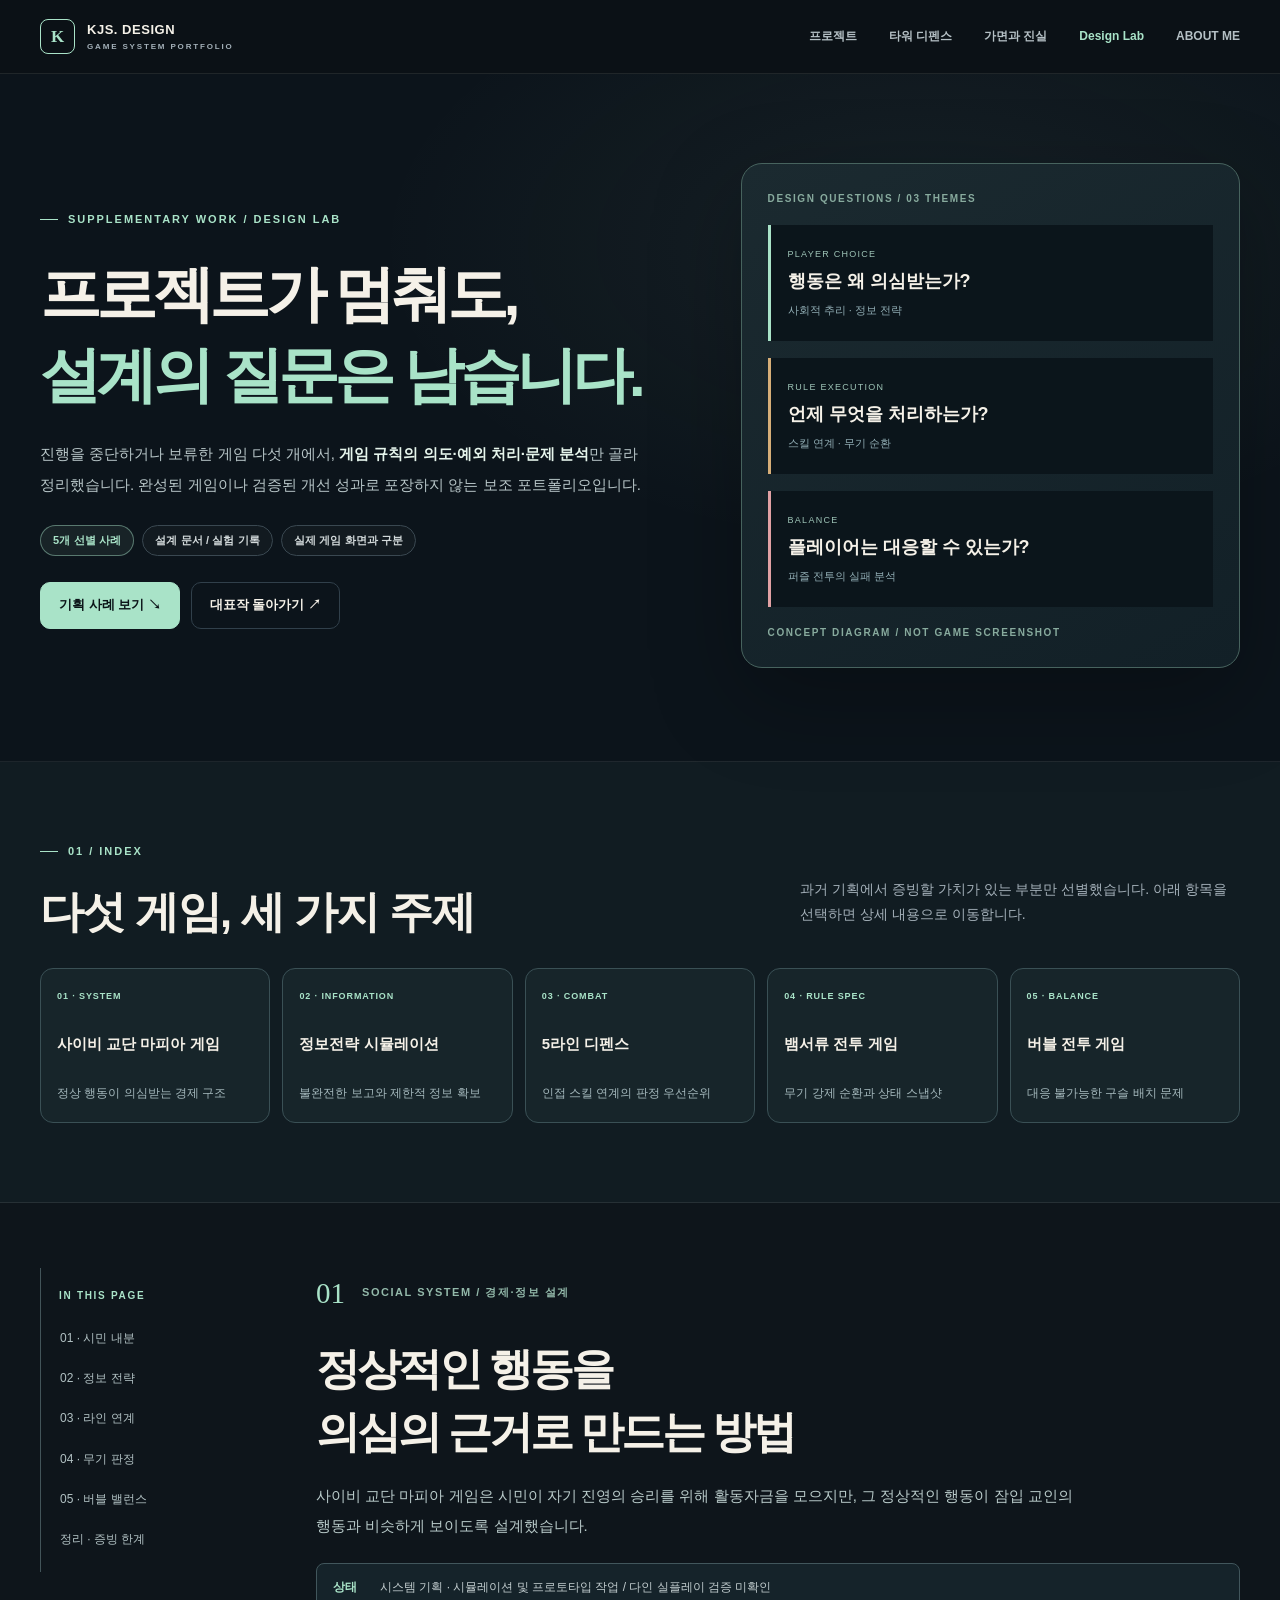
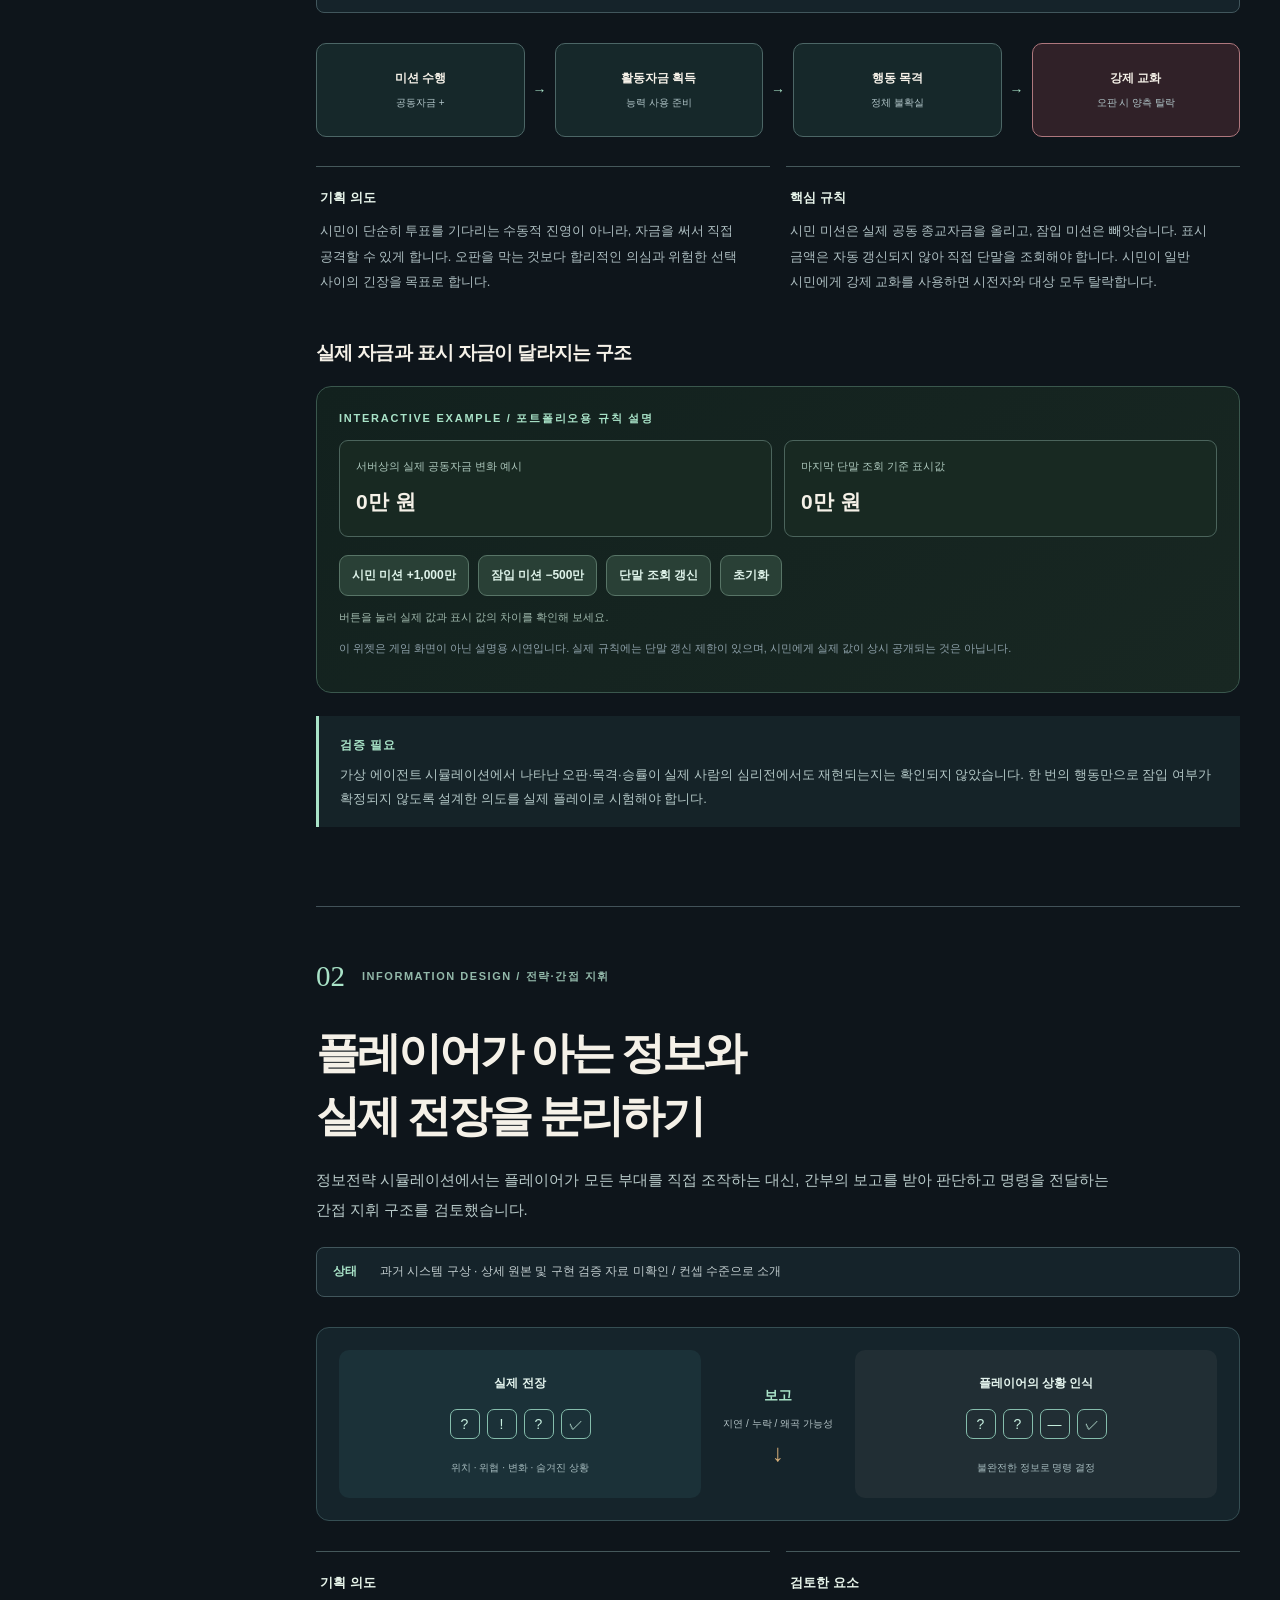
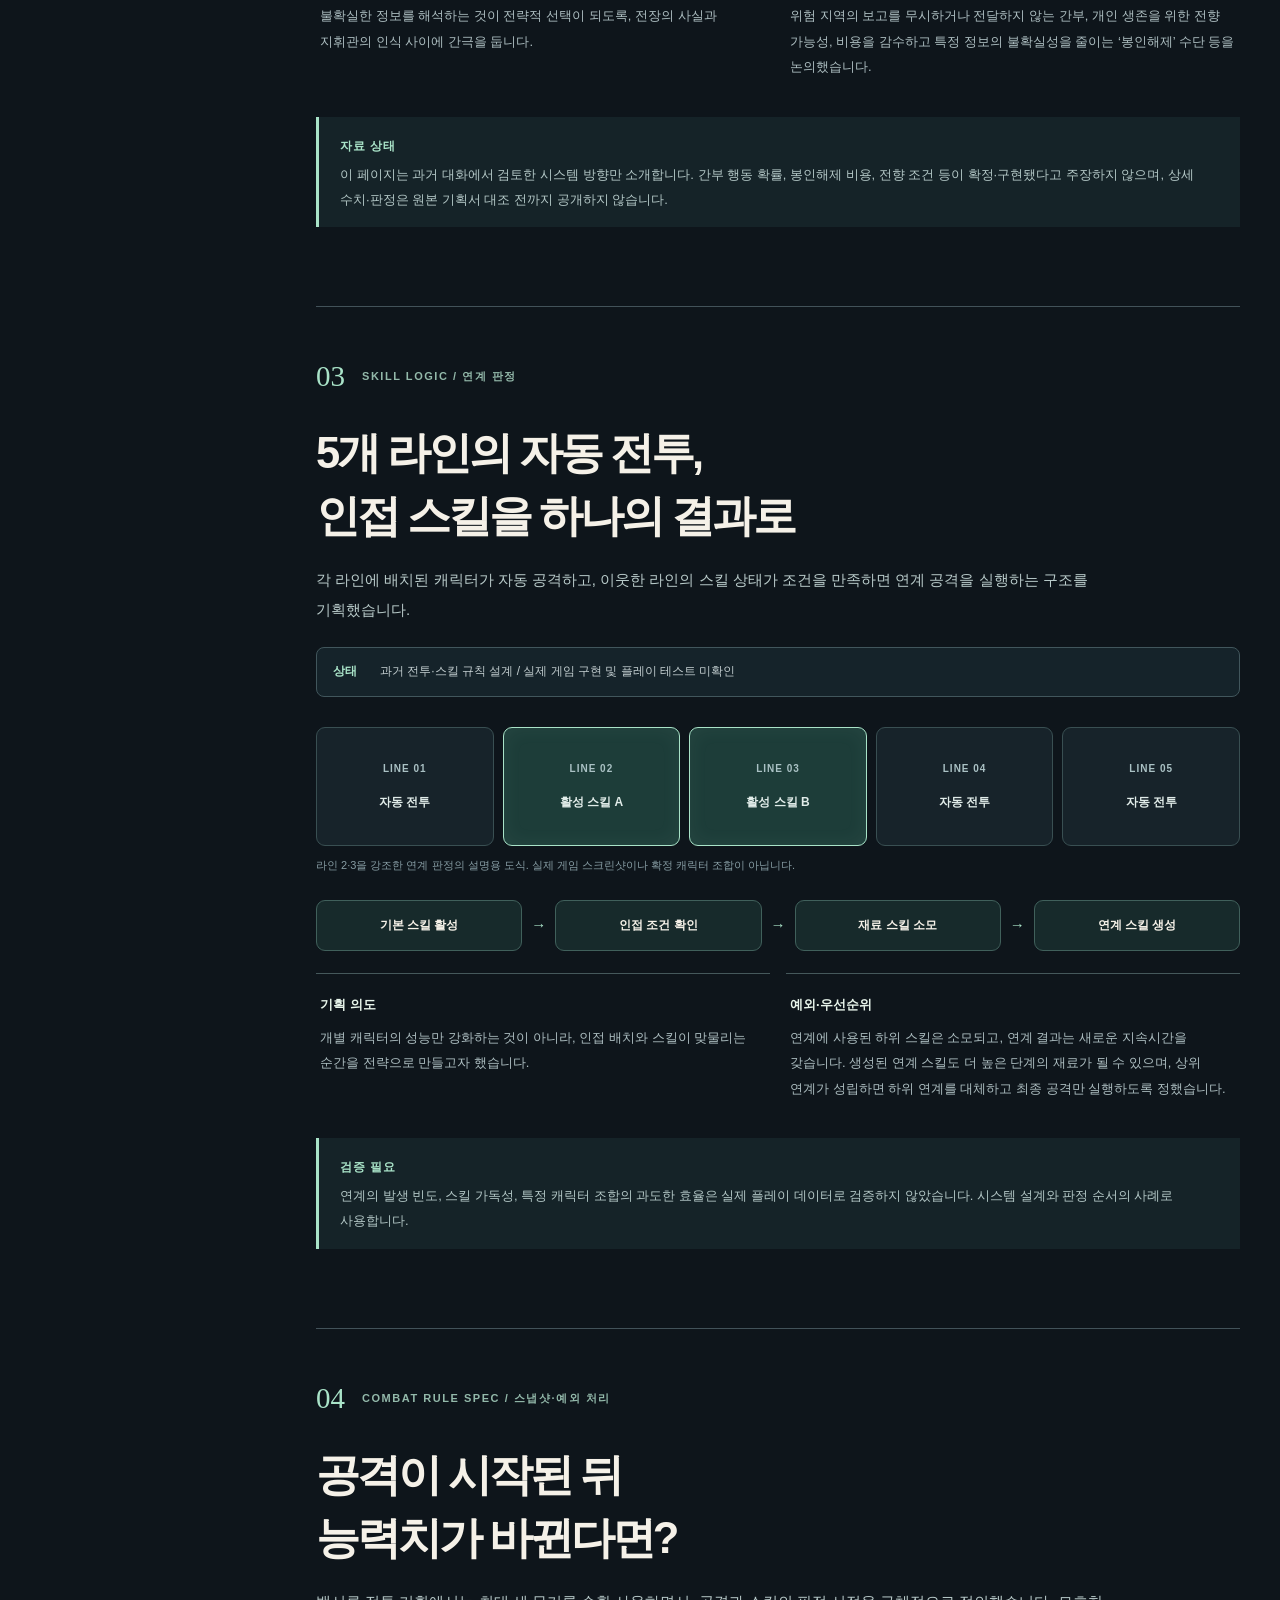
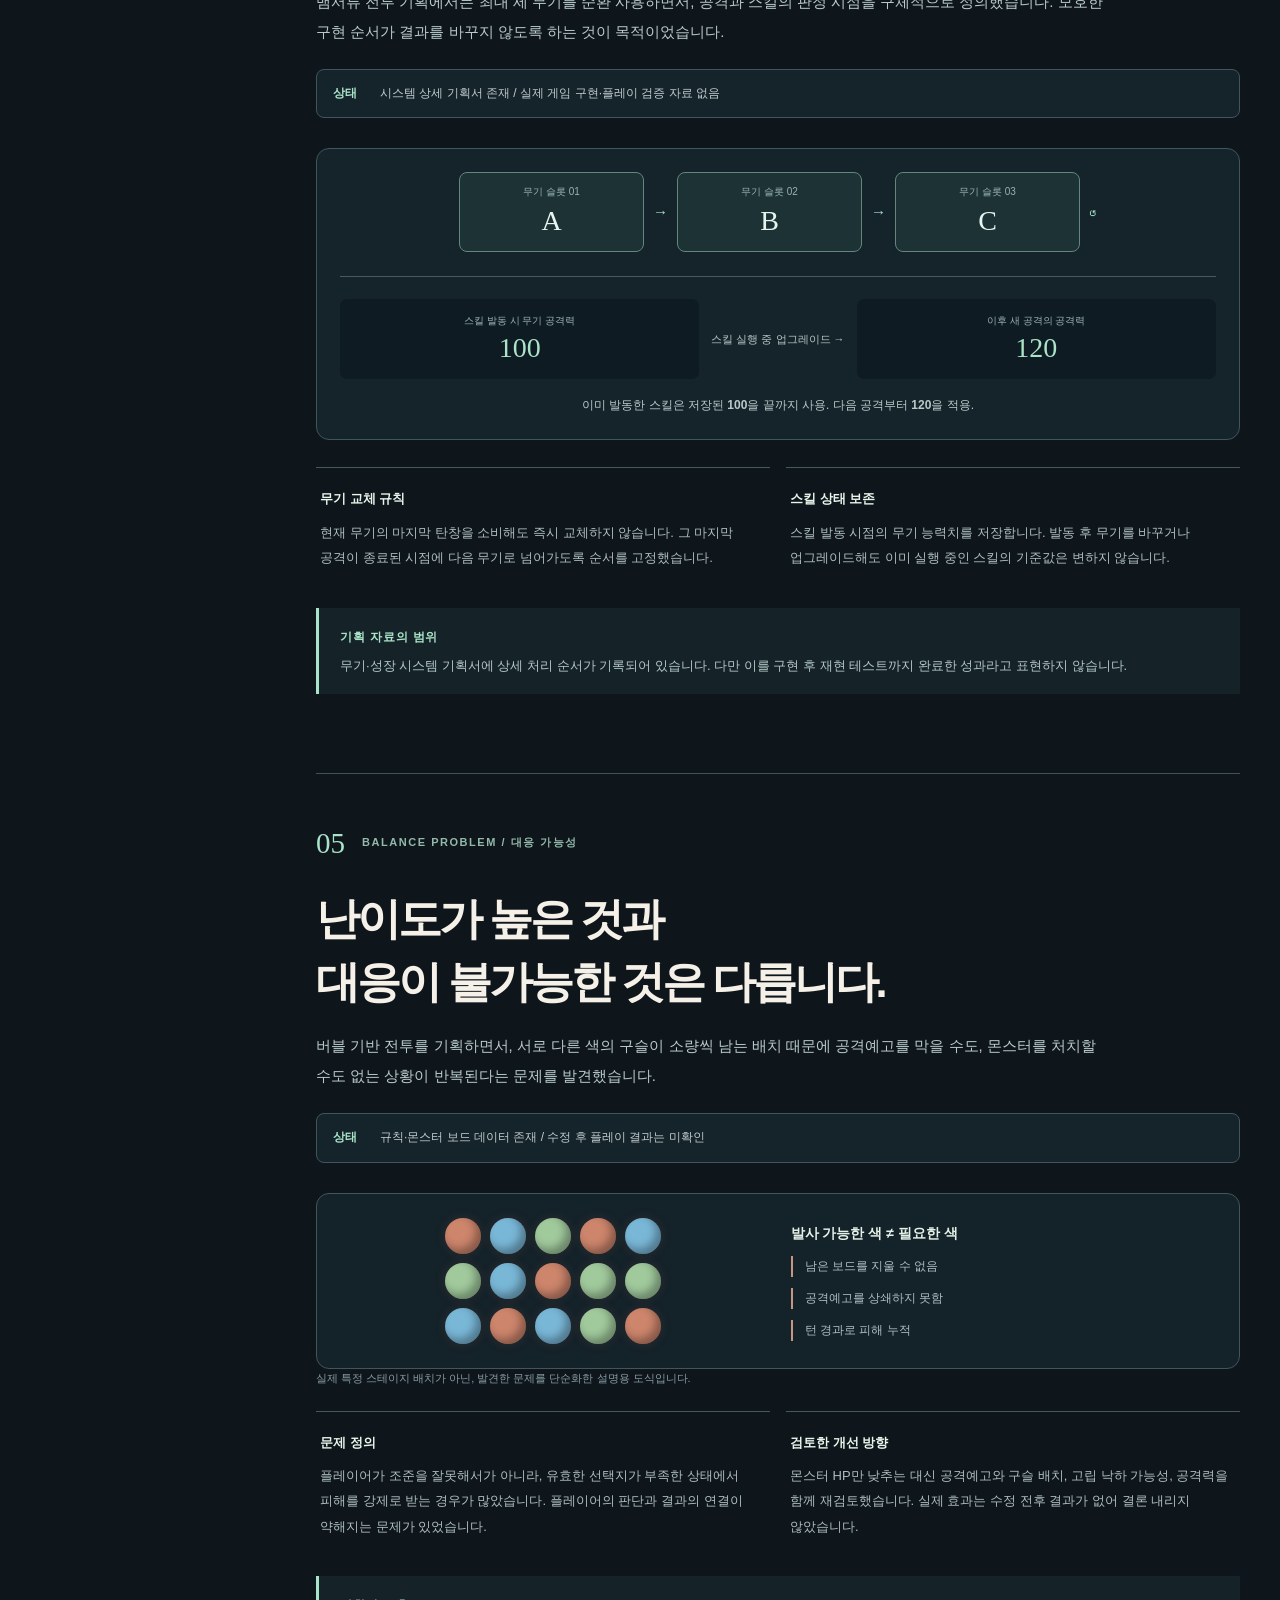
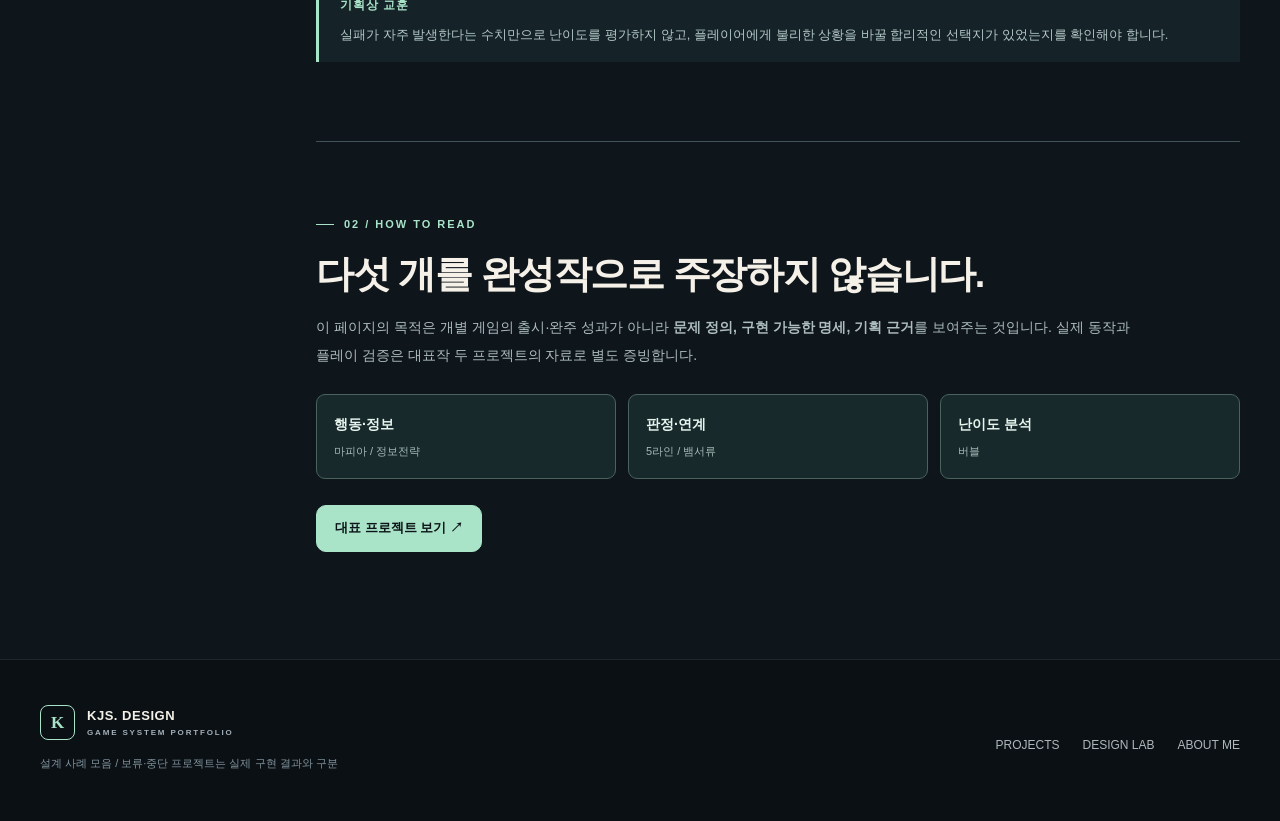
==== design-lab.html @ 9df6f10b "Add files via upload" ====
<!DOCTYPE html>

<html lang="ko"><head><meta charset="utf-8"/><meta content="width=device-width, initial-scale=1" name="viewport"/>
<meta content="#0b1015" name="theme-color"/><meta content="dark" name="color-scheme"/>
<meta content="게임기획 Design Lab. 사이비 마피아·뱀서류·버블·5라인 디펜스·정보전략 시뮬레이션에서 선정한 다섯 가지 시스템 설계와 문제 분석 사례." name="description"/>
<title>Design Lab | KJS 게임 시스템 기획 포트폴리오</title>
<link href="assets/favicon.svg" rel="icon" type="image/svg+xml"/><link href="assets/site.css" rel="stylesheet"/><script defer="" src="assets/site.js"></script></head>
<body class="theme-lab"><a class="skip-link" href="#main">본문 바로가기</a>
<header class="site-header"><div class="wrap header-inner"><a aria-label="홈으로" class="brand" href="index.html"><span class="brand-mark">K</span><span class="brand-name">KJS. DESIGN<small>GAME SYSTEM PORTFOLIO</small></span></a>
<button aria-controls="main-nav" aria-expanded="false" aria-label="메뉴 열기" class="menu-toggle" type="button">☰</button>
<nav aria-label="주 메뉴" class="nav" id="main-nav"><a href="index.html#work">프로젝트</a><a href="projects/tower.html">타워 디펜스</a><a href="projects/masks.html">가면과 진실</a><a aria-current="page" href="design-lab.html">Design Lab</a><a href="about.html">ABOUT ME</a></nav></div></header>
<main id="main"><section class="lab-hero"><div class="wrap lab-hero-grid"><div>
<div class="kicker">SUPPLEMENTARY WORK / DESIGN LAB</div>
<h1>프로젝트가 멈춰도,<br/><em>설계의 질문은 남습니다.</em></h1>
<p>진행을 중단하거나 보류한 게임 다섯 개에서, <strong>게임 규칙의 의도·예외 처리·문제 분석</strong>만 골라 정리했습니다. 완성된 게임이나 검증된 개선 성과로 포장하지 않는 보조 포트폴리오입니다.</p>
<div class="tag-row"><span class="pill accent">5개 선별 사례</span><span class="pill">설계 문서 / 실험 기록</span><span class="pill">실제 게임 화면과 구분</span></div>
<div class="hero-actions" style="margin-top:26px"><a class="btn btn-primary" href="#cases">기획 사례 보기 ↘</a><a class="btn btn-quiet" href="index.html#work">대표작 돌아가기 ↗</a></div>
</div><div aria-label="다섯 사례의 세 가지 설계 질문을 나타내는 추상 도식" class="lab-hero-art" role="img">
<div class="lab-art-top">DESIGN QUESTIONS / 03 THEMES</div>
<div class="lab-art-line"><span>PLAYER CHOICE</span><b>행동은 왜 의심받는가?</b><small>사회적 추리 · 정보 전략</small></div>
<div class="lab-art-line"><span>RULE EXECUTION</span><b>언제 무엇을 처리하는가?</b><small>스킬 연계 · 무기 순환</small></div>
<div class="lab-art-line"><span>BALANCE</span><b>플레이어는 대응할 수 있는가?</b><small>퍼즐 전투의 실패 분석</small></div>
<div class="lab-art-bottom">CONCEPT DIAGRAM / NOT GAME SCREENSHOT</div>
</div></div></section>
<section class="lab-topics" id="cases"><div class="wrap"><div class="kicker">01 / INDEX</div><div class="section-head lab-index-head"><h2 class="section-heading">다섯 게임, 세 가지 주제</h2><p class="section-sub">과거 기획에서 증빙할 가치가 있는 부분만 선별했습니다. 아래 항목을 선택하면 상세 내용으로 이동합니다.</p></div>
<div class="lab-index-grid">
<a href="#cult"><span>01 · SYSTEM</span><b>사이비 교단 마피아 게임</b><small>정상 행동이 의심받는 경제 구조</small></a>
<a href="#intel"><span>02 · INFORMATION</span><b>정보전략 시뮬레이션</b><small>불완전한 보고와 제한적 정보 확보</small></a>
<a href="#five"><span>03 · COMBAT</span><b>5라인 디펜스</b><small>인접 스킬 연계의 판정 우선순위</small></a>
<a href="#vampire"><span>04 · RULE SPEC</span><b>뱀서류 전투 게임</b><small>무기 강제 순환과 상태 스냅샷</small></a>
<a href="#bubble"><span>05 · BALANCE</span><b>버블 전투 게임</b><small>대응 불가능한 구슬 배치 문제</small></a>
</div></div></section>
<div class="lab-split-shell"><div class="wrap lab-split"><aside aria-label="Design Lab 페이지 목차" class="lab-toc"><span>IN THIS PAGE</span><a href="#cult">01 · 시민 내분</a><a href="#intel">02 · 정보 전략</a><a href="#five">03 · 라인 연계</a><a href="#vampire">04 · 무기 판정</a><a href="#bubble">05 · 버블 밸런스</a><a href="#summary">정리 · 증빙 한계</a></aside><div class="lab-content">
<section class="lab-case" id="cult"><div class="lab-case-top"><span class="lab-case-num">01</span><span class="lab-case-label">SOCIAL SYSTEM / 경제·정보 설계</span></div><h2>정상적인 행동을<br/>의심의 근거로 만드는 방법</h2>
<p class="lab-lead">사이비 교단 마피아 게임은 시민이 자기 진영의 승리를 위해 활동자금을 모으지만, 그 정상적인 행동이 잠입 교인의 행동과 비슷하게 보이도록 설계했습니다.</p>
<div class="lab-status"><b>상태</b><span>시스템 기획 · 시뮬레이션 및 프로토타입 작업 / 다인 실플레이 검증 미확인</span></div>
<div aria-label="미션에서 오판으로 이어지는 시스템 흐름" class="lab-steps"><div>미션 수행<small>공동자금 +</small></div><i>→</i><div>활동자금 획득<small>능력 사용 준비</small></div><i>→</i><div>행동 목격<small>정체 불확실</small></div><i>→</i><div>강제 교화<small>오판 시 양측 탈락</small></div></div>
<div class="lab-facts"><div><b>기획 의도</b><p>시민이 단순히 투표를 기다리는 수동적 진영이 아니라, 자금을 써서 직접 공격할 수 있게 합니다. 오판을 막는 것보다 합리적인 의심과 위험한 선택 사이의 긴장을 목표로 합니다.</p></div><div><b>핵심 규칙</b><p>시민 미션은 실제 공동 종교자금을 올리고, 잠입 미션은 빼앗습니다. 표시 금액은 자동 갱신되지 않아 직접 단말을 조회해야 합니다. 시민이 일반 시민에게 강제 교화를 사용하면 시전자와 대상 모두 탈락합니다.</p></div></div>
<h3>실제 자금과 표시 자금이 달라지는 구조</h3>
<div class="ledger" data-ledger=""><div class="panel-title">INTERACTIVE EXAMPLE / 포트폴리오용 규칙 설명</div><div class="ledger-row"><div class="ledger-box"><span>서버상의 실제 공동자금 변화 예시</span><b data-actual="">0만 원</b></div><div class="ledger-box"><span>마지막 단말 조회 기준 표시값</span><b data-shown="">0만 원</b></div></div><div class="ledger-actions"><button data-delta="1000" type="button">시민 미션 +1,000만</button><button data-delta="-500" type="button">잠입 미션 −500만</button><button data-sync="" type="button">단말 조회 갱신</button><button data-reset="" type="button">초기화</button></div><div aria-live="polite" class="ledger-message" data-log=""></div><p class="footnote">이 위젯은 게임 화면이 아닌 설명용 시연입니다. 실제 규칙에는 단말 갱신 제한이 있으며, 시민에게 실제 값이 상시 공개되는 것은 아닙니다.</p></div>
<div class="lab-conclusion"><b>검증 필요</b><p>가상 에이전트 시뮬레이션에서 나타난 오판·목격·승률이 실제 사람의 심리전에서도 재현되는지는 확인되지 않았습니다. 한 번의 행동만으로 잠입 여부가 확정되지 않도록 설계한 의도를 실제 플레이로 시험해야 합니다.</p></div>
</section>
<section class="lab-case" id="intel"><div class="lab-case-top"><span class="lab-case-num">02</span><span class="lab-case-label">INFORMATION DESIGN / 전략·간접 지휘</span></div><h2>플레이어가 아는 정보와<br/>실제 전장을 분리하기</h2>
<p class="lab-lead">정보전략 시뮬레이션에서는 플레이어가 모든 부대를 직접 조작하는 대신, 간부의 보고를 받아 판단하고 명령을 전달하는 간접 지휘 구조를 검토했습니다.</p>
<div class="lab-status"><b>상태</b><span>과거 시스템 구상 · 상세 원본 및 구현 검증 자료 미확인 / 컨셉 수준으로 소개</span></div>
<div aria-label="전장과 지휘관의 정보가 다른 개념도" class="lab-info-diagram"><div class="lab-info-field"><span>실제 전장</span><div class="lab-info-tokens"><i>?</i><i>!</i><i>?</i><i>✓</i></div><small>위치 · 위협 · 변화 · 숨겨진 상황</small></div><div class="lab-info-channel"><b>보고</b><small>지연 / 누락 / 왜곡 가능성</small><span>↓</span></div><div class="lab-info-field command"><span>플레이어의 상황 인식</span><div class="lab-info-tokens"><i>?</i><i>?</i><i>—</i><i>✓</i></div><small>불완전한 정보로 명령 결정</small></div></div>
<div class="lab-facts"><div><b>기획 의도</b><p>불확실한 정보를 해석하는 것이 전략적 선택이 되도록, 전장의 사실과 지휘관의 인식 사이에 간극을 둡니다.</p></div><div><b>검토한 요소</b><p>위험 지역의 보고를 무시하거나 전달하지 않는 간부, 개인 생존을 위한 전향 가능성, 비용을 감수하고 특정 정보의 불확실성을 줄이는 ‘봉인해제’ 수단 등을 논의했습니다.</p></div></div>
<div class="lab-conclusion"><b>자료 상태</b><p>이 페이지는 과거 대화에서 검토한 시스템 방향만 소개합니다. 간부 행동 확률, 봉인해제 비용, 전향 조건 등이 확정·구현됐다고 주장하지 않으며, 상세 수치·판정은 원본 기획서 대조 전까지 공개하지 않습니다.</p></div>
</section>
<section class="lab-case" id="five"><div class="lab-case-top"><span class="lab-case-num">03</span><span class="lab-case-label">SKILL LOGIC / 연계 판정</span></div><h2>5개 라인의 자동 전투,<br/>인접 스킬을 하나의 결과로</h2>
<p class="lab-lead">각 라인에 배치된 캐릭터가 자동 공격하고, 이웃한 라인의 스킬 상태가 조건을 만족하면 연계 공격을 실행하는 구조를 기획했습니다.</p>
<div class="lab-status"><b>상태</b><span>과거 전투·스킬 규칙 설계 / 실제 게임 구현 및 플레이 테스트 미확인</span></div>
<div aria-label="5개 라인의 인접 연계 조건 개념도" class="lane-demo"><div><span>LINE 01</span><b>자동 전투</b></div><div class="active"><span>LINE 02</span><b>활성 스킬 A</b></div><div class="active"><span>LINE 03</span><b>활성 스킬 B</b></div><div><span>LINE 04</span><b>자동 전투</b></div><div><span>LINE 05</span><b>자동 전투</b></div></div>
<p class="lab-diagram-caption">라인 2·3을 강조한 연계 판정의 설명용 도식. 실제 게임 스크린샷이나 확정 캐릭터 조합이 아닙니다.</p>
<div class="lab-rule-flow"><b>기본 스킬 활성</b><span>→</span><b>인접 조건 확인</b><span>→</span><b>재료 스킬 소모</b><span>→</span><b>연계 스킬 생성</b></div>
<div class="lab-facts"><div><b>기획 의도</b><p>개별 캐릭터의 성능만 강화하는 것이 아니라, 인접 배치와 스킬이 맞물리는 순간을 전략으로 만들고자 했습니다.</p></div><div><b>예외·우선순위</b><p>연계에 사용된 하위 스킬은 소모되고, 연계 결과는 새로운 지속시간을 갖습니다. 생성된 연계 스킬도 더 높은 단계의 재료가 될 수 있으며, 상위 연계가 성립하면 하위 연계를 대체하고 최종 공격만 실행하도록 정했습니다.</p></div></div>
<div class="lab-conclusion"><b>검증 필요</b><p>연계의 발생 빈도, 스킬 가독성, 특정 캐릭터 조합의 과도한 효율은 실제 플레이 데이터로 검증하지 않았습니다. 시스템 설계와 판정 순서의 사례로 사용합니다.</p></div>
</section>
<section class="lab-case" id="vampire"><div class="lab-case-top"><span class="lab-case-num">04</span><span class="lab-case-label">COMBAT RULE SPEC / 스냅샷·예외 처리</span></div><h2>공격이 시작된 뒤<br/>능력치가 바뀐다면?</h2>
<p class="lab-lead">뱀서류 전투 기획에서는 최대 세 무기를 순환 사용하면서, 공격과 스킬의 판정 시점을 구체적으로 정의했습니다. 모호한 구현 순서가 결과를 바꾸지 않도록 하는 것이 목적이었습니다.</p>
<div class="lab-status"><b>상태</b><span>시스템 상세 기획서 존재 / 실제 게임 구현·플레이 검증 자료 없음</span></div>
<div aria-label="무기 강제 순환과 스킬 능력치 고정 예시" class="weapon-cycle"><div class="weapon-row"><div><small>무기 슬롯 01</small><b>A</b></div><span>→</span><div><small>무기 슬롯 02</small><b>B</b></div><span>→</span><div><small>무기 슬롯 03</small><b>C</b></div><span>↺</span></div><div class="snapshot"><div><small>스킬 발동 시 무기 공격력</small><strong>100</strong></div><span>스킬 실행 중 업그레이드 →</span><div><small>이후 새 공격의 공격력</small><strong>120</strong></div></div><p>이미 발동한 스킬은 저장된 <b>100</b>을 끝까지 사용. 다음 공격부터 <b>120</b>을 적용.</p></div>
<div class="lab-facts"><div><b>무기 교체 규칙</b><p>현재 무기의 마지막 탄창을 소비해도 즉시 교체하지 않습니다. 그 마지막 공격이 종료된 시점에 다음 무기로 넘어가도록 순서를 고정했습니다.</p></div><div><b>스킬 상태 보존</b><p>스킬 발동 시점의 무기 능력치를 저장합니다. 발동 후 무기를 바꾸거나 업그레이드해도 이미 실행 중인 스킬의 기준값은 변하지 않습니다.</p></div></div>
<div class="lab-conclusion"><b>기획 자료의 범위</b><p>무기·성장 시스템 기획서에 상세 처리 순서가 기록되어 있습니다. 다만 이를 구현 후 재현 테스트까지 완료한 성과라고 표현하지 않습니다.</p></div>
</section>
<section class="lab-case" id="bubble"><div class="lab-case-top"><span class="lab-case-num">05</span><span class="lab-case-label">BALANCE PROBLEM / 대응 가능성</span></div><h2>난이도가 높은 것과<br/>대응이 불가능한 것은 다릅니다.</h2>
<p class="lab-lead">버블 기반 전투를 기획하면서, 서로 다른 색의 구슬이 소량씩 남는 배치 때문에 공격예고를 막을 수도, 몬스터를 처치할 수도 없는 상황이 반복된다는 문제를 발견했습니다.</p>
<div class="lab-status"><b>상태</b><span>규칙·몬스터 보드 데이터 존재 / 수정 후 플레이 결과는 미확인</span></div>
<div aria-label="색깔별 구슬이 분리되어 남는 문제 상황 개념도" class="bubble-diagram"><div class="bubble-grid">
<span class="bubble fire"></span><span class="bubble water"></span><span class="bubble air"></span><span class="bubble fire"></span><span class="bubble water"></span><span class="bubble air"></span><span class="bubble water"></span><span class="bubble fire"></span><span class="bubble air"></span><span class="bubble air"></span><span class="bubble water"></span><span class="bubble fire"></span><span class="bubble water"></span><span class="bubble air"></span><span class="bubble fire"></span>
</div><div class="bubble-observe"><b>발사 가능한 색 ≠ 필요한 색</b><span>남은 보드를 지울 수 없음</span><span>공격예고를 상쇄하지 못함</span><span>턴 경과로 피해 누적</span></div></div><p class="lab-diagram-caption">실제 특정 스테이지 배치가 아닌, 발견한 문제를 단순화한 설명용 도식입니다.</p>
<div class="lab-facts"><div><b>문제 정의</b><p>플레이어가 조준을 잘못해서가 아니라, 유효한 선택지가 부족한 상태에서 피해를 강제로 받는 경우가 많았습니다. 플레이어의 판단과 결과의 연결이 약해지는 문제가 있었습니다.</p></div><div><b>검토한 개선 방향</b><p>몬스터 HP만 낮추는 대신 공격예고와 구슬 배치, 고립 낙하 가능성, 공격력을 함께 재검토했습니다. 실제 효과는 수정 전후 결과가 없어 결론 내리지 않았습니다.</p></div></div>
<div class="lab-conclusion"><b>기획상 교훈</b><p>실패가 자주 발생한다는 수치만으로 난이도를 평가하지 않고, 플레이어에게 불리한 상황을 바꿀 합리적인 선택지가 있었는지를 확인해야 합니다.</p></div>
</section>
<section class="lab-summary" id="summary"><div class="kicker">02 / HOW TO READ</div><h2>다섯 개를 완성작으로 주장하지 않습니다.</h2><p>이 페이지의 목적은 개별 게임의 출시·완주 성과가 아니라 <strong>문제 정의, 구현 가능한 명세, 기획 근거</strong>를 보여주는 것입니다. 실제 동작과 플레이 검증은 대표작 두 프로젝트의 자료로 별도 증빙합니다.</p><div class="lab-summary-grid"><div><strong>행동·정보</strong><span>마피아 / 정보전략</span></div><div><strong>판정·연계</strong><span>5라인 / 뱀서류</span></div><div><strong>난이도 분석</strong><span>버블</span></div></div><a class="btn btn-primary" href="index.html#work">대표 프로젝트 보기 ↗</a></section>
</div></div></div></main>
<footer class="site-footer"><div class="wrap footer-grid"><div><a class="brand" href="index.html"><span class="brand-mark">K</span><span class="brand-name">KJS. DESIGN<small>GAME SYSTEM PORTFOLIO</small></span></a><p class="footer-note" style="margin-top:14px">설계 사례 모음 / 보류·중단 프로젝트는 실제 구현 결과와 구분</p></div><div class="footer-links"><a href="index.html#work">PROJECTS</a><a href="design-lab.html">DESIGN LAB</a><a href="about.html">ABOUT ME</a></div></div></footer>
</body></html>
---- assets/site.css ----
:root{--bg:#0b1015;--panel:#141b22;--panel2:#172129;--card:#18222a;--line:#31404b;--text:#f5f1e8;--muted:#a4b0b9;--dim:#778792;--accent:#d6ae78;--accent-rgb:214,174,120;--ink:#0d151b;--radius:19px;--max:1240px;color-scheme:dark}
*{box-sizing:border-box}html{scroll-behavior:smooth}body{margin:0;min-width:320px;background:var(--bg);color:var(--text);font:400 15px/1.75 'Pretendard','Noto Sans KR','Apple SD Gothic Neo','Malgun Gothic',sans-serif;word-break:keep-all}body.theme-cult{--accent:#a9e3c8;--accent-rgb:169,227,200}body.theme-masks{--accent:#e1a1a4;--accent-rgb:225,161,164}::selection{background:rgba(var(--accent-rgb),.35);color:#fff}a{color:inherit;text-decoration:none}a:focus-visible,button:focus-visible,input:focus-visible{outline:3px solid var(--accent);outline-offset:3px}button,input{font:inherit}button{cursor:pointer}img,svg{display:block;max-width:100%}img{height:auto}p{margin:0 0 1.1em}h1,h2,h3,h4{line-height:1.34;margin:0;letter-spacing:-.037em}small{font-size:12px}.wrap{width:min(var(--max),calc(100% - 80px));margin-inline:auto}.kicker{display:inline-flex;align-items:center;gap:10px;color:var(--accent);font-size:11px;font-weight:800;letter-spacing:.18em;text-transform:uppercase}.kicker:before{content:'';width:18px;height:1px;background:currentColor}.muted{color:var(--muted)}.eyebrow{font-size:11px;letter-spacing:.18em;font-weight:800;color:var(--accent)}.caps{font-size:11px;letter-spacing:.15em;font-weight:750;text-transform:uppercase}.serif{font-family:Georgia,'Times New Roman',serif;letter-spacing:-.05em}.display{font-size:clamp(48px,5.8vw,86px);font-weight:740;line-height:1.18;letter-spacing:-.075em}.display em{font-style:normal;color:var(--accent)}.section-heading{font-size:clamp(27px,3.4vw,46px);font-weight:750}.section-head{display:flex;justify-content:space-between;align-items:end;gap:25px;margin-bottom:26px}.section-sub{color:var(--muted);max-width:440px;font-size:14px}.stack{display:grid;gap:16px}.tag-row{display:flex;flex-wrap:wrap;gap:8px}.pill{font-size:11px;font-weight:750;letter-spacing:.01em;color:#d3dadb;border:1px solid #3a4851;border-radius:100px;padding:5px 12px;background:rgba(255,255,255,.025)}.pill.accent{color:var(--accent);border-color:rgba(var(--accent-rgb),.45);background:rgba(var(--accent-rgb),.075)}.btn{display:inline-flex;align-items:center;justify-content:center;gap:10px;white-space:nowrap;min-height:47px;padding:11px 18px;border-radius:10px;font-size:13px;font-weight:780;border:1px solid var(--line);background:var(--panel);color:var(--text);transition:transform .15s,border-color .15s,background .15s}.btn:hover{transform:translateY(-2px);border-color:var(--accent)}.btn-primary{background:var(--accent);color:#0b1418;border-color:var(--accent)}.btn-primary:hover{background:#e8c798}.btn-quiet{background:transparent}.icon-arr{font-family:Arial,sans-serif;font-size:17px;line-height:1}.hr{border:0;border-top:1px solid var(--line);margin:24px 0}.skip-link{position:absolute;left:10px;top:-50px;background:var(--accent);color:#0b151b;padding:9px 13px;z-index:50}.skip-link:focus{top:10px}
.site-header{border-bottom:1px solid rgba(255,255,255,.085);background:rgba(12,18,23,.9);backdrop-filter:blur(20px);position:sticky;top:0;z-index:40}.header-inner{height:73px;display:flex;align-items:center;justify-content:space-between;gap:20px}.brand{display:flex;align-items:center;gap:12px;min-width:max-content}.brand-mark{width:35px;height:35px;border:1.5px solid var(--accent);border-radius:8px;display:grid;place-items:center;color:var(--accent);font-size:17px;font-family:Georgia,serif;font-weight:bold}.brand-name{font-size:13px;font-weight:850;letter-spacing:.04em;line-height:1.2}.brand-name small{display:block;margin-top:4px;font-size:8px;color:var(--muted);letter-spacing:.23em}.nav{display:flex;align-items:center;gap:32px}.nav a{font-size:12px;color:#b5c0c5;font-weight:750;transition:color .15s}.nav a:hover,.nav a[aria-current=page]{color:var(--accent)}.nav .nav-highlight{color:var(--accent)}.menu-toggle{display:none;align-items:center;justify-content:center;width:42px;height:42px;background:transparent;color:var(--text);border:1px solid var(--line);border-radius:10px;font-size:23px}.topline{padding:10px 0;border-bottom:1px solid rgba(255,255,255,.075);font-size:10px;letter-spacing:.12em;font-weight:700;color:#8f9da6}.topline-inner{display:flex;justify-content:space-between;gap:12px}.status-dot{display:inline-block;width:7px;height:7px;border-radius:50%;background:#9dd6b7;box-shadow:0 0 10px #9dd6b772;margin-right:7px}
.home-hero{padding:104px 0 92px;position:relative;overflow:hidden}.home-hero:before{content:'';position:absolute;inset:0;background:radial-gradient(ellipse 38% 56% at 82% 30%,rgba(214,174,120,.095),transparent),linear-gradient(90deg,transparent 93%,rgba(255,255,255,.015) 94%);pointer-events:none}.hero-grid{display:grid;grid-template-columns:1.06fr .94fr;gap:55px;align-items:center}.hero-copy{position:relative;z-index:2}.hero-copy .intro{margin:28px 0 28px;max-width:580px;font-size:16px;color:#b8c3ca;line-height:1.95}.hero-copy .intro b{color:var(--text)}.hero-actions{display:flex;flex-wrap:wrap;gap:11px}.hero-proof{display:flex;gap:24px;flex-wrap:wrap;margin-top:60px}.hero-proof-item{border-left:1px solid #4d5e69;padding-left:15px}.hero-proof-item strong{font-size:22px;font-family:Georgia,serif;font-weight:600;display:block;line-height:1.2}.hero-proof-item span{display:block;font-size:11px;color:var(--muted);margin-top:4px}.hero-art{min-height:510px;position:relative;border:1px solid #34404b;border-radius:25px;overflow:hidden;background:radial-gradient(ellipse at 75% 22%,rgba(169,227,200,.11),transparent 40%),radial-gradient(ellipse at 24% 78%,rgba(225,161,164,.12),transparent 44%),#101821}.hero-art:before{content:'';position:absolute;inset:0;background-image:linear-gradient(#ffffff0a 1px,transparent 1px),linear-gradient(90deg,#ffffff0a 1px,transparent 1px);background-size:36px 36px;mask-image:linear-gradient(to bottom,#000,transparent 90%)}.art-label{position:absolute;top:21px;left:23px;font-weight:800;letter-spacing:.13em;font-size:10px;color:#a8b9bf}.art-ring{position:absolute;width:310px;height:310px;top:60px;left:50%;transform:translateX(-50%);border:1px solid #ffffff24;border-radius:50%}.art-ring:after{content:'';position:absolute;inset:45px;border:1px dashed #ffffff22;border-radius:50%}.art-center{position:absolute;left:50%;top:215px;transform:translate(-50%,-50%);width:91px;height:91px;display:grid;place-items:center;border:2px solid var(--accent);border-radius:24px;rotate:-10deg;background:var(--panel);box-shadow:0 0 65px #d6ae7840}.art-center span{font-family:Georgia,serif;font-size:47px;color:var(--accent);transform:rotate(10deg)}.art-orbit{position:absolute;background:#1c2831;border:1px solid #ffffff30;border-radius:12px;box-shadow:0 14px 42px #0006;padding:11px 15px;line-height:1.4}.art-orbit b{font-family:Georgia,serif;font-size:23px;font-weight:500}.art-orbit small{display:block;font-size:10px;letter-spacing:.13em;color:#acb9c0}.art-orbit.one{left:26px;top:120px;border-left:3px solid #d6ae78}.art-orbit.two{right:26px;top:171px;border-left:3px solid #a9e3c8}.art-orbit.three{left:25%;top:360px;border-left:3px solid #e1a1a4}.art-caption{position:absolute;bottom:18px;left:24px;right:24px;display:flex;justify-content:space-between;gap:20px;font-size:10px;letter-spacing:.13em;color:#8f9da7}.art-micro{position:absolute;right:20px;top:21px;font-size:9px;color:#647683}.index-marker{font-size:12px;color:var(--dim);letter-spacing:.11em}
.section{padding:88px 0}.section.section-shade{background:linear-gradient(180deg,#0e151b,#101820);border-block:1px solid #ffffff0b}.showcase-grid{display:grid;grid-template-columns:1fr 1fr;gap:19px}.project-card{border:1px solid #35414b;border-radius:20px;overflow:hidden;background:#151d25;transition:transform .18s,border-color .18s;min-width:0}.project-card:hover{transform:translateY(-4px);border-color:rgba(var(--accent-rgb),.7)}.project-card.featured{grid-column:1/-1;display:grid;grid-template-columns:.92fr 1.08fr;min-height:350px}.card-visual{background:#1b232b;position:relative;min-height:250px;overflow:hidden}.card-visual img{width:100%;height:100%;object-fit:cover}.project-card.featured .card-visual{order:2}.card-content{padding:29px;display:flex;flex-direction:column;align-items:flex-start;justify-content:center;gap:13px}.featured .card-content{padding:43px}.project-card h3{font-size:clamp(23px,2.5vw,34px);font-weight:750}.project-card.featured h3{font-size:39px}.project-card p{font-size:14px;color:#aebbc1;line-height:1.9;margin:0}.project-card .more{font-size:12px;font-weight:850;color:var(--accent);margin-top:8px}.project-card .card-kicker{font-size:11px;font-weight:850;letter-spacing:.13em;color:var(--accent)}.project-card .card-sidenote{font-size:11px;color:#90a0a8}.card-visual .image-label{position:absolute;left:16px;bottom:15px;padding:3px 8px;background:#0c151bc4;color:#c0c9ce;font-size:10px;letter-spacing:.07em;border:1px solid #ffffff1f;border-radius:5px}.project-card.cult-card{--accent:#a9e3c8;--accent-rgb:169,227,200}.project-card.masks-card{--accent:#e1a1a4;--accent-rgb:225,161,164}
.method-grid{display:grid;grid-template-columns:repeat(3,1fr);gap:18px}.method{border-top:1px solid #3a4b54;padding:22px 4px}.method-number{font:400 34px/1 Georgia,serif;color:var(--accent);margin-bottom:25px}.method h3{font-size:18px;margin-bottom:10px}.method p{font-size:13px;color:#aebbc2;max-width:330px}.about-strip{border:1px solid #38464e;border-radius:18px;background:linear-gradient(120deg,#1b2730,#131b22);padding:28px 34px;display:grid;grid-template-columns:1fr auto;align-items:center;gap:25px}.about-strip h2{font-size:26px;margin:10px 0}.about-strip p{font-size:13px;color:#aab9c0;max-width:650px;margin:0}.site-footer{padding:45px 0 35px;border-top:1px solid #ffffff17}.footer-grid{display:flex;justify-content:space-between;gap:25px;align-items:center}.footer-note{font-size:11px;color:#81939d}.footer-links{display:flex;gap:23px;font-size:12px;color:#aeb8bd}.footer-links a:hover{color:var(--accent)}.page-top{padding:79px 0 44px}.breadcrumb{display:flex;align-items:center;gap:8px;color:#8d9da6;font-size:12px;margin-bottom:28px}.breadcrumb a:hover{color:var(--accent)}.page-top-grid{display:grid;grid-template-columns:1fr .86fr;gap:50px;align-items:center}.page-title{font-size:clamp(42px,5.2vw,71px);line-height:1.19;letter-spacing:-.065em;margin:15px 0 23px}.page-lead{font-size:16px;color:#bac6ce;line-height:1.97;max-width:650px}.page-cover{border:1px solid #35414b;border-radius:18px;overflow:hidden;position:relative;aspect-ratio:1.42;background:#171e26}.page-cover img{width:100%;height:100%;object-fit:cover}.page-cover small{position:absolute;bottom:14px;left:16px;padding:4px 9px;background:#0b141ad4;border-radius:5px;color:#d2d9db;font-size:10px}.metadata{display:flex;gap:20px;flex-wrap:wrap;padding:25px 0 0;margin-top:25px;border-top:1px solid #37434b}.meta-field small{display:block;color:#8d9eaa;font-size:10px;letter-spacing:.13em;font-weight:700}.meta-field strong{display:block;margin-top:4px;font-size:12px;letter-spacing:-.02em}.detail-shell{border-top:1px solid #25333c;padding-top:42px}.detail-layout{display:grid;grid-template-columns:205px minmax(0,1fr);gap:55px;align-items:start}.toc{position:sticky;top:105px;padding:10px 0}.toc-label{color:#798a96;letter-spacing:.15em;font-size:10px;font-weight:850;margin-bottom:15px}.toc a{display:block;border-left:1px solid #33414b;padding:9px 12px;font-size:12px;color:#a0b0b9}.toc a:hover{color:var(--accent);border-left-color:var(--accent)}.detail-contents{max-width:940px;min-width:0}.detail-section{scroll-margin-top:105px;padding:3px 0 67px;margin-bottom:54px;border-bottom:1px solid #2d3a43}.detail-section:last-child{border:0;margin-bottom:0}.detail-section .section-number{font-size:11px;font-weight:850;letter-spacing:.17em;color:var(--accent);margin-bottom:14px}.detail-section h2{font-size:32px;margin-bottom:19px}.detail-section .detail-intro{color:#c0cbd0;font-size:15px;line-height:1.95;max-width:770px}.detail-section h3{font-size:18px;margin:29px 0 12px}.info-grid{display:grid;grid-template-columns:repeat(3,1fr);gap:12px;margin-top:25px}.info-tile{border:1px solid #344550;border-radius:13px;padding:20px;background:#151f27}.info-tile strong{font-family:Georgia,serif;font-weight:600;font-size:30px;line-height:1.2;color:var(--accent);display:block}.info-tile span{color:#aab8c1;font-size:12px;margin-top:6px;display:block}.panel{border:1px solid #394953;border-radius:16px;background:linear-gradient(145deg,#18242c,#131c24);padding:25px;margin-top:21px}.panel-soft{background:#121c24}.panel-title{font-size:11px;color:var(--accent);font-weight:850;letter-spacing:.16em;margin-bottom:12px}.panel p:last-child{margin-bottom:0}.two-col{display:grid;grid-template-columns:1fr 1fr;gap:15px}.two-col>*{min-width:0}.list-clean{list-style:none;padding:0;margin:0}.list-clean li{padding:10px 0;border-bottom:1px solid #ffffff12;color:#c1cad1;font-size:13px}.list-clean li:last-child{border:0}.list-clean li:before{content:'↳';color:var(--accent);margin-right:10px}.flow-diagram{display:flex;flex-wrap:wrap;gap:8px;margin-top:24px;align-items:center}.flow-node{background:#1e2d35;border:1px solid #3d505b;padding:10px 13px;border-radius:9px;font-size:12px;font-weight:750}.flow-arrow{color:var(--accent);font-size:18px}.table-wrap{overflow-x:auto;max-width:100%;border:1px solid #36454f;border-radius:12px;margin-top:24px}.data-table{border-collapse:collapse;width:100%;min-width:525px;font-size:12px}.data-table th{text-align:left;background:#22313a;color:#d5dee1;font-weight:700;padding:13px 15px}.data-table td{padding:12px 15px;color:#bbc8ce;border-top:1px solid #31414b}.data-table tr:nth-child(2n){background:#ffffff05}.footnote{color:#8da0a9;font-size:11px;line-height:1.8;margin-top:11px}.comparison{display:grid;grid-template-columns:1fr auto 1fr;gap:14px;align-items:stretch;margin-top:23px}.compare-item{border:1px solid #344650;border-radius:12px;padding:21px;background:#151e27}.compare-item b{display:block;font-size:12px;margin-bottom:10px;color:#aebdc6}.compare-item p{font-size:13px;color:#d4dadb;margin:0}.compare-item.after{border-color:rgba(var(--accent-rgb),.5);background:rgba(var(--accent-rgb),.055)}.compare-item.after b{color:var(--accent)}.compare-arrow{display:grid;place-items:center;color:var(--accent);font-size:23px}.case-list{display:grid;gap:12px;margin-top:25px}.case{display:grid;grid-template-columns:53px 1fr;gap:14px;border-top:1px solid #3a4750;padding:18px 0}.case .case-index{font-family:Georgia,serif;color:var(--accent);font-size:25px}.case h3{font-size:16px;margin:0 0 7px}.case p{font-size:13px;color:#abbac3;margin:0}.callout{border-left:3px solid var(--accent);padding:17px 21px;background:rgba(var(--accent-rgb),.07);margin:23px 0;color:#d4dfe1;font-size:14px}.callout strong{color:var(--accent)}.download-grid{display:grid;grid-template-columns:repeat(2,1fr);gap:12px;margin-top:25px}.download-card{border:1px solid #3b4c56;background:#17222a;border-radius:12px;padding:20px;transition:border-color .18s}.download-card:hover{border-color:var(--accent)}.download-card b{font-size:13px;display:block}.download-card span{display:block;margin-top:4px;color:#99aab2;font-size:11px}.media-placeholder{border:1px dashed #55707e;border-radius:15px;background:radial-gradient(circle at 50% 15%,rgba(var(--accent-rgb),.075),transparent 50%),#152029;padding:40px 20px;text-align:center;margin:24px 0}.media-placeholder .play{display:grid;place-items:center;border:1px solid rgba(var(--accent-rgb),.6);border-radius:100%;width:64px;height:64px;margin:0 auto 19px;font-size:21px;color:var(--accent)}.media-placeholder p{font-size:13px;color:#bdc8ce;margin:0}.media-placeholder small{color:#899da9;font-size:11px}.stage-selector{margin-top:24px;display:grid;grid-template-columns:1fr 110px;gap:15px;align-items:center}.stage-selector input[type=range]{accent-color:var(--accent);width:100%}.stage-label{border:1px solid rgba(var(--accent-rgb),.45);border-radius:9px;text-align:center;padding:8px;color:var(--accent);font-weight:850;font-size:18px}.stage-stats{display:grid;grid-template-columns:1fr 1fr;gap:13px;margin-top:20px}.stage-stats .info-tile strong{font-size:25px}.bar-track{background:#25343c;border-radius:100px;height:11px;overflow:hidden;margin-top:24px}.bar-track .bar{height:100%;background:linear-gradient(90deg,var(--accent),#f0d7ad);width:31.25%;transition:width .28s}.toggle-tabs{display:flex;flex-wrap:wrap;gap:7px;margin:21px 0}.tab{border:1px solid #44535d;background:#17232c;color:#adbfc7;border-radius:10px;padding:10px 17px;font-size:12px;font-weight:770}.tab[aria-selected=true]{border-color:var(--accent);background:rgba(var(--accent-rgb),.1);color:var(--accent)}.logic-board{position:relative;border:1px solid #4b3d48;border-radius:15px;min-height:240px;background:radial-gradient(ellipse at 45% 35%,#492e3c40,transparent),#181c27;overflow:hidden;padding:29px}.logic-line{display:flex;align-items:center;justify-content:space-between;gap:6px;margin-top:53px}.logic-card{flex:1;min-width:0;border:1px solid #887078;background:#342631;border-radius:8px;padding:15px 7px;text-align:center;font-size:12px;color:#f2dfe5}.logic-connector{flex:0 0 16px;height:2px;background:#d2aa7f}.logic-grid{display:grid;grid-template-columns:repeat(3,1fr);gap:9px;margin-top:20px}.logic-grid .logic-card{border-color:#776c7f;background:#2c2634}.logic-board .board-label{font-size:10px;font-weight:850;letter-spacing:.14em;color:var(--accent)}.ledger{margin-top:21px;border:1px solid #3a574d;border-radius:15px;background:linear-gradient(145deg,#12211e,#182722);padding:22px}.ledger .ledger-value{font-family:Georgia,serif;font-size:32px;letter-spacing:-.04em;color:#d9f4e7}.ledger-row{display:grid;grid-template-columns:1fr 1fr;gap:12px}.ledger-box{padding:16px;border:1px solid #4b645c;border-radius:9px;background:#182922}.ledger-box span{font-size:11px;color:#acc7bc;display:block}.ledger-box b{display:block;margin-top:7px;font-size:21px}.ledger-actions{display:flex;gap:9px;flex-wrap:wrap;margin-top:18px}.ledger-actions button{border:1px solid #587567;border-radius:9px;color:#dff3ea;background:#294036;padding:9px 12px;font-size:12px;font-weight:700}.ledger-actions button:hover{border-color:#a9e3c8}.ledger .ledger-message{margin-top:12px;color:#9db6aa;font-size:11px;min-height:1.4em}.back-top{display:inline-flex;align-items:center;gap:10px;padding:16px 0 80px;font-weight:800;color:var(--accent);font-size:12px}.js-only{display:none}.js .js-only{display:block}
@media(max-width:1000px){.wrap{width:min(var(--max),calc(100% - 52px))}.home-hero{padding:82px 0}.hero-grid{gap:25px}.hero-art{min-height:450px}.art-orbit.one{left:10px}.art-orbit.two{right:10px}.display{font-size:clamp(44px,5.7vw,67px)}.detail-layout{grid-template-columns:170px minmax(0,1fr);gap:30px}.page-top-grid{gap:27px}}
@media(max-width:760px){.wrap{width:calc(100% - 34px)}.site-header .header-inner{height:64px}.menu-toggle{display:flex}.nav{display:none;position:absolute;left:0;right:0;top:64px;background:#141e26;border-bottom:1px solid #3b4953;padding:18px 17px 25px;box-shadow:0 25px 40px #0008;flex-direction:column;gap:5px;align-items:stretch}.nav.open{display:flex}.nav a{padding:11px 10px;font-size:14px}.home-hero{padding:56px 0 64px}.hero-grid,.page-top-grid{grid-template-columns:1fr}.hero-art{min-height:300px}.art-ring{width:225px;height:225px;top:23px}.art-ring:after{inset:30px}.art-center{top:130px;width:70px;height:70px}.art-center span{font-size:33px}.art-orbit.one{top:50px;left:10px}.art-orbit.two{top:110px;right:10px}.art-orbit.three{top:225px;left:28%}.art-caption{font-size:8px}.hero-proof{margin-top:34px}.section{padding:60px 0}.section-head{display:block}.section-sub{margin-top:9px}.showcase-grid,.method-grid,.project-card.featured{grid-column:auto;display:flex;flex-direction:column}.project-card.featured .card-visual{order:0}.card-visual{min-height:230px;max-height:330px}.project-card.featured h3{font-size:30px}.featured .card-content,.card-content{padding:25px}.method{padding:20px 0 10px}.method-number{margin-bottom:12px}.about-strip{grid-template-columns:1fr;padding:24px}.footer-grid{align-items:flex-start;flex-direction:column}.page-top{padding:49px 0 30px}.page-cover{max-width:650px}.page-title{font-size:clamp(39px,9vw,61px)}.detail-layout{display:block}.toc{position:static;display:flex;overflow-x:auto;gap:5px;border-bottom:1px solid #36464f;margin-bottom:44px;padding-bottom:8px}.toc-label{display:none}.toc a{white-space:nowrap;border:1px solid #3b4b55;border-radius:8px;padding:7px 10px}.detail-section{margin-bottom:37px;padding-bottom:50px}.detail-section h2{font-size:27px}.info-grid{grid-template-columns:repeat(3,1fr)}.info-tile{padding:14px}.info-tile strong{font-size:25px}}
@media(max-width:500px){.display{font-size:44px}.hero-copy .intro{font-size:14px}.topline-inner span:last-child{display:none}.art-orbit{padding:8px 10px}.art-orbit b{font-size:18px}.art-orbit small{font-size:9px}.art-orbit.three{left:24%}.page-lead{font-size:14px}.info-grid{grid-template-columns:1fr 1fr}.two-col{grid-template-columns:1fr}.comparison{grid-template-columns:1fr;gap:8px}.compare-arrow{transform:rotate(90deg)}.download-grid,.ledger-row{grid-template-columns:1fr}.stage-stats{grid-template-columns:1fr 1fr}.stage-stats .info-tile strong{font-size:23px}.logic-board{padding:16px;min-height:235px}.logic-line{gap:3px}.logic-card{font-size:11px;padding:12px 3px}.logic-connector{flex-basis:8px}.metadata{gap:16px}.meta-field{min-width:42%}.hero-art{min-height:280px}.art-caption{bottom:12px}.stage-selector{grid-template-columns:1fr 90px}}
@media(prefers-reduced-motion:reduce){html{scroll-behavior:auto}*,*:before,*:after{transition:none!important;animation:none!important}}
[hidden]{display:none!important}
@media(max-width:500px){.art-orbit.three{top:203px}.art-caption{display:none}}

/* Screenshot integration · 2026-11-21 */
.hero-art{min-height:510px;background:linear-gradient(150deg,#182530,#12141e)}
.hero-art:before{display:none}
.hero-showcase-title{position:absolute;top:22px;left:25px;z-index:3;color:#d7bc91;font-size:10px;letter-spacing:.14em;font-weight:850}
.hero-shot{position:absolute;border:1px solid #52616c;overflow:hidden;border-radius:12px;background:#0e1217;box-shadow:0 24px 70px #0009}
.hero-shot img{width:100%;height:100%;object-fit:cover}
.hero-shot>span{position:absolute;bottom:0;left:0;right:0;background:linear-gradient(0deg,#080c11ee,transparent);padding:28px 14px 10px;color:#f3eeee;font-size:9px;letter-spacing:.14em;font-weight:800}
.hero-shot-tower{width:84%;height:240px;left:6%;top:70px;transform:rotate(-3deg)}
.hero-shot-masks{width:82%;height:224px;right:3%;bottom:43px;transform:rotate(3deg);border-color:#82636b}
.hero-showcase-foot{position:absolute;bottom:13px;left:26px;right:26px;font-size:9px;letter-spacing:.12em;color:#9faeb9;display:flex;justify-content:space-between}
.hero-showcase-foot b{color:#d8af78}
.project-card[data-live-image] .card-visual img{filter:saturate(.93);object-position:center}
.project-card.masks-card .card-visual img{object-position:48% 43%}
.project-card[data-live-image] .card-visual:after{content:'';position:absolute;inset:65% 0 0;pointer-events:none;background:linear-gradient(0deg,#0c131b88,transparent)}
.project-card[data-live-image] .image-label{z-index:2}
.page-cover{aspect-ratio:1.5}
.page-cover img{object-fit:cover;object-position:center}
.theme-masks .page-cover img{object-position:50% 40%}
.screenshot-gallery{display:grid;gap:17px;margin:25px 0}
.screenshot-gallery.columns-two{grid-template-columns:repeat(2,minmax(0,1fr))}
.screenshot-card{display:block;min-width:0;width:100%;border:1px solid #40515c;border-radius:15px;padding:0;background:#172129;overflow:hidden;color:inherit;text-align:left;transition:transform .18s,border-color .18s;cursor:zoom-in}
.screenshot-card:hover{border-color:var(--accent);transform:translateY(-3px)}
.screenshot-card:focus-visible{outline:3px solid var(--accent)}
.screenshot-media{display:block;aspect-ratio:16/9;position:relative;overflow:hidden;background:#070b10}
.screenshot-media img{width:100%;height:100%;object-fit:contain}
.gallery-tag{position:absolute;top:9px;left:9px;background:#08131de6;border:1px solid #455b67;padding:4px 9px;border-radius:6px;font-size:10px;color:#e7edf1;font-weight:750}
.gallery-spoiler-tag{color:#f9ddb9;border-color:#a68264}
.shot-zoom{position:absolute;right:10px;bottom:8px;display:grid;place-items:center;width:31px;height:31px;border-radius:8px;background:#09141be8;color:#f8f7f3;font-weight:850;font-size:19px}
.screenshot-meta{display:block;padding:17px 19px 19px;min-height:118px}
.screenshot-meta b{display:block;color:#f2f2ec;line-height:1.5;font-size:14px}
.screenshot-meta>span{display:block;color:#a9b9c1;font-size:12px;line-height:1.7;margin-top:7px}
.screenshot-card.spoilered .screenshot-media img{filter:blur(4px) brightness(.68);transform:scale(1.015)}
.screenshot-card.spoilered .screenshot-media:after{content:'추리 단서 미리보기 가림';position:absolute;inset:0;display:grid;place-items:center;color:#ffebd0;text-shadow:0 2px 6px #000;font-size:13px;font-weight:800;background:linear-gradient(0deg,#251b29aa,transparent 65%);pointer-events:none}
.spoiler-note{background:rgba(var(--accent-rgb),.06);border:1px solid rgba(var(--accent-rgb),.37);color:#dccfd1;padding:17px 20px;border-radius:13px;font-size:13px;line-height:1.85}
.spoiler-note strong{color:var(--accent)}
.growth-pair{display:grid;grid-template-columns:1fr 1fr;gap:16px;margin-top:25px}
.growth-cell{margin:0;min-width:0;overflow:hidden;border:1px solid #40515c;border-radius:14px;background:#0a1118}
.growth-cell img{display:block;width:100%;aspect-ratio:16/9;object-fit:contain;background:#080c11}
.growth-cell figcaption{font-size:12px;color:#c4d0d4;padding:12px 15px 14px}
.growth-cell figcaption b{display:block;color:var(--accent);letter-spacing:.11em;font-size:10px;margin-bottom:4px}
.media-confirmed{border:1px solid #486456;border-radius:15px;padding:27px;background:linear-gradient(110deg,#183028,#152129);text-align:center;margin:24px 0}
.media-confirmed .play{display:grid;place-items:center;border:1px solid #8fcea1;color:#9de3bb;border-radius:50%;width:50px;height:50px;margin:0 auto 13px;font-weight:900}
.media-confirmed p{font-weight:850;margin:0}.media-confirmed small{color:#b5c7c4}
/* Responsive / keyboard accessible image viewer */
.image-viewer{position:fixed;inset:0;z-index:1000;background:rgba(4,7,10,.93);color:#f2f2ef;display:none;align-items:center;justify-content:center;padding:24px}
.image-viewer.open{display:flex}
.image-viewer-inner{width:min(1220px,100%);max-height:95vh;display:grid;grid-template-rows:auto minmax(0,1fr) auto;gap:13px;position:relative}
.image-viewer-top{display:flex;align-items:center;justify-content:space-between;gap:12px}
.image-viewer-title{font-size:15px;font-weight:850}
.image-viewer-buttons{display:flex;gap:7px}
.image-viewer button{border:1px solid #65717b;background:#1b2730;color:#f2f2ef;cursor:pointer;border-radius:8px;min-width:38px;min-height:38px;padding:8px 13px}
.image-viewer button:hover{border-color:var(--accent)}
.image-viewer-media{position:relative;min-height:150px;display:flex;justify-content:center;align-items:center;overflow:hidden}
.image-viewer-media>img{display:block;max-width:100%;max-height:calc(95vh - 150px);object-fit:contain;border:1px solid #415058}
.image-viewer-description{font-size:12px;color:#b7c7cd}
.image-viewer[aria-hidden=true]{display:none}
.image-viewer.spoiler-protected .image-viewer-media>img{filter:blur(9px) brightness(.48)}
.viewer-spoiler-curtain{display:none;position:absolute;inset:0;z-index:2;align-items:center;justify-content:center;flex-direction:column;gap:15px;text-align:center;padding:30px;background:#05070b80}
.image-viewer.spoiler-protected .viewer-spoiler-curtain{display:flex}
.viewer-spoiler-curtain strong{font-size:17px}.viewer-spoiler-curtain p{font-size:13px;color:#e1cfcb;max-width:380px}
body.viewer-open{overflow:hidden}
@media(max-width:760px){.hero-art{min-height:340px}.hero-shot-tower{top:46px;height:172px}.hero-shot-masks{height:156px;bottom:33px}.hero-showcase-title{top:13px;left:14px}.hero-showcase-foot{left:16px;right:16px;font-size:8px}.screenshot-gallery.columns-two,.growth-pair{grid-template-columns:1fr}.screenshot-meta{min-height:0}.page-cover{aspect-ratio:16/10}}
@media(max-width:500px){.hero-art{min-height:300px}.hero-shot-tower{top:40px;height:150px;width:85%}.hero-shot-masks{height:140px;width:84%;bottom:29px}.image-viewer{padding:12px}.image-viewer-title{font-size:12px}.image-viewer button{min-width:33px;padding:7px 9px}}


/* === 2026.11.21 / two featured projects + Design Lab === */
body.theme-lab{--accent:#a9e3c8;--accent-rgb:169,227,200}
.showcase-grid.dual{display:grid;grid-template-columns:1fr;gap:22px}
.showcase-grid.dual>.featured{grid-column:auto;grid-template-columns:.88fr 1.12fr;min-height:350px}
.showcase-grid.dual>.featured.masks-card{grid-template-columns:1.12fr .88fr}
.showcase-grid.dual>.featured.masks-card .card-visual{order:0}
.showcase-grid.dual>.featured.masks-card .card-content{order:2}
.showcase-grid.dual>.featured.masks-card .card-content{padding:42px}
.lab-feature{margin-top:28px;border:1px solid #3c5254;border-radius:22px;display:grid;grid-template-columns:1.04fr .96fr;overflow:hidden;background:linear-gradient(120deg,#17262b,#121c23)}
.lab-feature-main{padding:41px 41px 45px;display:flex;align-items:start;justify-content:center;flex-direction:column;gap:19px}
.lab-feature-main h3{font-size:clamp(24px,2.6vw,36px);line-height:1.45}
.lab-feature-main h3 em{color:#a9e3c8;font-style:normal}
.lab-feature-main p{color:#b3c4c7;line-height:1.9;font-size:13px;max-width:520px}
.lab-feature-list{border-left:1px solid #35474b;padding:21px 26px;display:grid;gap:0}
.lab-feature-list>div{display:grid;grid-template-columns:37px 1fr;gap:1px 9px;align-items:center;padding:12px 2px;border-bottom:1px solid #ffffff1a}
.lab-feature-list>div:last-child{border-bottom:0}
.lab-feature-list span{font-family:Georgia,serif;color:#a9e3c8;font-size:17px;grid-row:span 2}
.lab-feature-list strong{font-size:13px;font-weight:750}
.lab-feature-list small{color:#a1b2b8;font-size:11px}
/* Lab hero */
.lab-hero{position:relative;padding:89px 0 93px;border-bottom:1px solid #ffffff12;background:radial-gradient(ellipse at 72% 25%,#a9e3c810,transparent 42%),#0c141b}
.lab-hero-grid{display:grid;grid-template-columns:1.12fr .88fr;gap:65px;align-items:center}
.lab-hero h1{font-size:clamp(38px,4.8vw,68px);letter-spacing:-.075em;line-height:1.32;margin:24px 0 24px}
.lab-hero h1 em{color:#a9e3c8;font-style:normal}
.lab-hero p{font-size:15px;color:#b8c6c8;max-width:660px;line-height:2.05;margin-bottom:24px}
.lab-hero p strong{color:#e6f5ec}
.lab-hero-art{background:linear-gradient(150deg,#1b2a30,#122027);border:1px solid #47635e;border-radius:21px;padding:26px;box-shadow:0 30px 90px #0004}
.lab-art-top,.lab-art-bottom{font-size:10px;color:#88ab9e;letter-spacing:.16em;font-weight:800}
.lab-art-line{position:relative;padding:22px 17px 20px;margin:17px 0;background:#0b151b;border-left:3px solid #a9e3c8;display:flex;flex-direction:column;gap:6px}
.lab-art-line:nth-child(3){border-color:#d6ae78}.lab-art-line:nth-child(4){border-color:#e1a1a4}
.lab-art-line span{font-size:9px;letter-spacing:.14em;color:#9dc3b6}
.lab-art-line b{font-size:18px;line-height:1.5}
.lab-art-line small{font-size:11px;color:#92aeb5}
.lab-topics{padding:72px 0 79px;background:#111c22;border-bottom:1px solid #ffffff16}
.lab-index-head{margin-top:16px}
.lab-index-grid{display:grid;grid-template-columns:repeat(5,1fr);gap:12px}
.lab-index-grid>a{display:flex;flex-direction:column;justify-content:space-between;gap:8px;min-height:155px;padding:20px 16px;border:1px solid #3a5055;background:#17252a;border-radius:13px;transition:transform .15s,border .15s}
.lab-index-grid>a:hover{transform:translateY(-3px);border-color:#a9e3c8}
.lab-index-grid span{color:#a9e3c8;font-size:9px;font-weight:850;letter-spacing:.1em}
.lab-index-grid b{line-height:1.5;font-size:15px}
.lab-index-grid small{color:#a5b9bd;line-height:1.5}
.lab-split-shell{background:#0e151b;padding:65px 0 92px}
.lab-split{display:grid;grid-template-columns:218px minmax(0,1fr);gap:58px}
.lab-toc{position:sticky;top:102px;align-self:start;padding:15px 0;display:flex;flex-direction:column;gap:5px;border-left:1px solid #425459}
.lab-toc>span{font-size:10px;letter-spacing:.17em;color:#a9e3c8;font-weight:800;padding:4px 18px 12px}
.lab-toc a{font-size:12px;color:#b2c2c4;padding:8px 18px;line-height:1.6;border-left:2px solid transparent;margin-left:-1px}
.lab-toc a:hover{color:#a9e3c8;border-color:#a9e3c8;background:#ffffff07}
.lab-content{min-width:0}
.lab-case{padding:44px 0 79px;border-bottom:1px solid #425259;scroll-margin-top:105px}
.lab-case:first-child{padding-top:0}
.lab-case-top{display:flex;gap:17px;align-items:center;margin-bottom:20px}
.lab-case-num{font-family:Georgia,serif;font-size:29px;color:#a9e3c8}
.lab-case-label{font-size:11px;letter-spacing:.14em;font-weight:800;color:#93b9aa}
.lab-case h2{font-size:clamp(29px,3.4vw,48px);line-height:1.45;letter-spacing:-.07em;margin-bottom:17px}
.lab-case h3{font-size:19px;margin:31px 0 14px}
.lab-lead{font-size:15px;line-height:2;color:#b9cbca;max-width:800px}
.lab-status{margin:22px 0 30px;padding:13px 16px;display:flex;gap:16px;border-radius:8px;border:1px solid #41565c;background:#15232a;color:#c1ccce;font-size:12px;line-height:1.8}
.lab-status>b{color:#a9e3c8;min-width:31px}
.lab-facts{display:grid;grid-template-columns:1fr 1fr;gap:16px;margin:22px 0}
.lab-facts>div{border-top:1px solid #45585b;padding:17px 4px 0}
.lab-facts b{font-size:13px;color:#e8f5eb}
.lab-facts p{color:#adbec1;line-height:1.95;font-size:13px;margin-top:8px}
.lab-conclusion{border-left:3px solid #a9e3c8;padding:15px 21px;background:#152328;margin:23px 0 0}
.lab-conclusion b{font-size:12px;color:#a9e3c8;letter-spacing:.07em}
.lab-conclusion p{margin:5px 0 0;font-size:13px;color:#b3c7c6;line-height:1.9}
.lab-steps{display:flex;align-items:center;gap:8px;margin:29px 0}
.lab-steps>div{padding:17px 13px;border:1px solid #4c6666;border-radius:10px;flex:1;min-height:94px;text-align:center;display:flex;flex-direction:column;justify-content:center;gap:5px;font-size:12px;font-weight:850;background:#16282a}
.lab-steps>div:last-child{border-color:#ae777d;background:#302128}
.lab-steps small{color:#b1c5c8;font-size:10px;font-weight:500}
.lab-steps i{font-style:normal;color:#a9e3c8;font-size:14px}
.lab-info-diagram{display:grid;grid-template-columns:1fr 130px 1fr;gap:12px;align-items:stretch;margin:30px 0;background:#15242b;border:1px solid #354e53;border-radius:13px;padding:22px}
.lab-info-field{padding:19px 16px;border-radius:10px;background:#1b3138;text-align:center;min-height:142px}
.lab-info-field.command{background:#212e34}
.lab-info-field>span{color:#e5f5ef;font-weight:800;font-size:12px}
.lab-info-tokens{display:flex;justify-content:center;gap:7px;margin:14px 0}
.lab-info-tokens i{font-style:normal;width:30px;height:30px;display:grid;place-items:center;border:1px solid #85bdac;border-radius:7px;color:#c7f0e0;font-size:14px}
.lab-info-field small{font-size:10px;color:#a4b9bc}
.lab-info-channel{display:flex;align-items:center;justify-content:center;flex-direction:column;gap:8px;text-align:center}
.lab-info-channel b{font-size:14px;color:#a9e3c8}
.lab-info-channel small{font-size:10px;color:#b5c4c7}
.lab-info-channel span{font-size:24px;color:#d6ae78;line-height:1}
.lane-demo{display:grid;grid-template-columns:repeat(5,1fr);gap:9px;margin:26px 0 10px}
.lane-demo>div{min-height:119px;display:flex;align-items:center;justify-content:center;flex-direction:column;gap:14px;border:1px solid #394f52;background:#17232a;border-radius:9px;text-align:center;padding:9px}
.lane-demo>div.active{border-color:#a9e3c8;background:#1d3d39;box-shadow:inset 0 0 20px #a9e3c810}
.lane-demo span{font-size:10px;color:#aac1c4;font-weight:800;letter-spacing:.1em}
.lane-demo b{font-size:12px;color:#e1ece9}
.lab-diagram-caption{font-size:11px;color:#879da4;line-height:1.8}
.lab-rule-flow{display:flex;align-items:center;justify-content:space-between;gap:9px;margin-top:24px;flex-wrap:wrap}
.lab-rule-flow b{flex:1;background:#172a2b;border:1px solid #40605b;border-radius:9px;text-align:center;font-size:12px;padding:14px 9px;min-width:110px}
.lab-rule-flow span{color:#a9e3c8}
.weapon-cycle{margin:27px 0;background:#15242a;border:1px solid #3e575b;border-radius:13px;padding:23px}
.weapon-row{display:flex;gap:9px;align-items:center;justify-content:center}
.weapon-row>div{border:1px solid #63877b;background:#1c3235;flex:1;text-align:center;padding:10px;border-radius:8px;max-width:185px}
.weapon-row small,.snapshot small{display:block;color:#98b2b5;font-size:10px}
.weapon-row b{font:400 28px/1.45 Georgia,serif;color:#e7f5f0}
.weapon-row>span{color:#a9e3c8}
.snapshot{display:grid;grid-template-columns:1fr auto 1fr;gap:12px;align-items:center;margin-top:24px;border-top:1px solid #445b60;padding-top:22px}
.snapshot>div{border-radius:7px;background:#0f1b22;padding:13px;text-align:center}
.snapshot strong{display:block;color:#a9e3c8;font:400 28px/1.3 Georgia,serif}
.snapshot>span{font-size:11px;color:#b5c6c6;text-align:center}
.weapon-cycle>p{font-size:12px;color:#b9caca;margin:16px 0 0;text-align:center}
.bubble-diagram{margin-top:25px;display:grid;grid-template-columns:1fr 1fr;gap:25px;align-items:center;background:#142229;border:1px solid #41565b;border-radius:13px;padding:24px}
.bubble-grid{display:grid;grid-template-columns:repeat(5,36px);grid-auto-rows:36px;gap:9px;justify-content:center}
.bubble{display:block;border-radius:50%;background:#cd856c;box-shadow:inset -5px -5px 9px #0005,0 0 12px #cd856c21}
.bubble.water{background:#79b7d7}.bubble.air{background:#a0c99c}
.bubble-observe{display:grid;gap:11px}
.bubble-observe b{color:#e5f1e8;font-size:14px}
.bubble-observe span{font-size:12px;color:#aebfc3;border-left:2px solid #c89583;padding-left:12px}
.lab-summary{scroll-margin-top:100px;padding:65px 0 15px}
.lab-summary h2{font-size:clamp(26px,3vw,38px);margin:14px 0}
.lab-summary>p{color:#acbcbf;font-size:14px;line-height:2;max-width:840px}
.lab-summary-grid{display:grid;grid-template-columns:repeat(3,1fr);gap:12px;margin:25px 0 26px}
.lab-summary-grid>div{padding:17px;border:1px solid #49625d;border-radius:9px;background:#18292b}
.lab-summary-grid strong{display:block;font-size:14px;color:#e6f4ee}
.lab-summary-grid span{display:block;font-size:11px;color:#a4bdb8;margin-top:5px}
@media(max-width:1000px){.lab-index-grid{grid-template-columns:repeat(3,1fr)}.lab-hero-grid{gap:28px}.lab-split{grid-template-columns:160px minmax(0,1fr);gap:26px}}
@media(max-width:760px){.showcase-grid.dual>.featured,.showcase-grid.dual>.featured.masks-card{display:flex;flex-direction:column;min-height:0}.showcase-grid.dual>.featured.masks-card .card-visual{order:2}.showcase-grid.dual>.featured.masks-card .card-content{order:0;padding:28px}.lab-feature{grid-template-columns:1fr}.lab-feature-main{padding:29px}.lab-feature-list{border-left:0;border-top:1px solid #35474b;padding:13px 25px}.lab-hero{padding:57px 0}.lab-hero-grid{grid-template-columns:1fr}.lab-hero-art{display:none}.lab-index-grid{grid-template-columns:repeat(2,1fr)}.lab-split{display:block}.lab-toc{position:static;display:flex;flex-direction:row;flex-wrap:wrap;border-left:0;border-bottom:1px solid #44595b;padding:0 0 18px;margin-bottom:20px}.lab-toc>span{width:100%;padding:0 0 4px}.lab-toc a{border:1px solid #31484d;margin:0;border-radius:100px;padding:4px 9px;font-size:11px}.lab-case{padding-bottom:57px}.lab-steps{flex-wrap:wrap}.lab-steps>div{min-width:38%}.lab-steps i{display:none}.lab-info-diagram{grid-template-columns:1fr}.lab-info-channel{min-height:80px}.lab-facts{grid-template-columns:1fr}.lab-summary-grid{grid-template-columns:1fr}}
@media(max-width:500px){.lab-index-grid{grid-template-columns:1fr}.lab-index-grid>a{min-height:110px}.lab-case h2{font-size:29px}.lane-demo{gap:4px}.lane-demo>div{min-height:95px;padding:5px}.lane-demo span{font-size:8px}.lane-demo b{font-size:10px}.lab-rule-flow{display:grid;grid-template-columns:1fr}.lab-rule-flow span{text-align:center;transform:rotate(90deg)}.snapshot{display:flex;flex-direction:column}.snapshot>div{width:100%}.bubble-diagram{grid-template-columns:1fr}.bubble-grid{grid-template-columns:repeat(5,27px);grid-auto-rows:27px;gap:8px}.lab-feature-main h3{font-size:27px}}


/* ABOUT ME — portfolio biography */
body.theme-about{--accent:#d9b184;--accent-rgb:217,177,132}
.about-hero{padding:92px 0 100px;position:relative;overflow:hidden;border-bottom:1px solid #ffffff13;background:radial-gradient(ellipse at 68% 26%,#d1a97113,transparent 43%),#0d141b}
.about-hero-layout{display:grid;grid-template-columns:1.06fr .94fr;gap:72px;align-items:center}
.about-hero-copy h1{font-size:clamp(41px,5vw,73px);line-height:1.23;letter-spacing:-.074em;margin:22px 0 27px;font-weight:780}
.about-hero-copy h1 em{font-style:normal;color:var(--accent)}
.about-hero-copy>p:first-of-type{color:#bac6cb;font-size:17px;line-height:2.06;max-width:610px}
.about-actions{display:flex;align-items:center;flex-wrap:wrap;gap:12px;margin-top:29px}
.about-hero-note{font-size:11px!important;color:#87949c!important;margin-top:21px;line-height:1.8!important}
.about-identity{border:1px solid #53605e;border-radius:20px;background:linear-gradient(144deg,#233139,#111a22);padding:25px 28px 18px;box-shadow:0 25px 65px #0004}
.about-identity-top,.about-identity-foot{display:flex;justify-content:space-between;gap:10px;font-size:9px;font-weight:800;color:#9aa9ad;letter-spacing:.14em}
.about-identity-core{display:grid;grid-template-columns:46px 1fr;gap:17px;align-items:center;padding:22px 12px;border:1px solid #45545a;background:#121e26;border-radius:11px}
.identity-num{font:400 26px Georgia,serif;color:#d9b184}
.about-identity-core small{display:block;font-size:9px;letter-spacing:.15em;color:#d9b184;font-weight:850;margin-bottom:5px}
.about-identity-core strong{font-size:15px;font-weight:800;display:block}
.about-identity-core span{font-size:11px;color:#9eadb3;display:block;margin-top:6px}
.about-identity-mid{text-align:center;color:#d9b184;font-size:17px;padding:8px 0}
.about-identity-top{padding-bottom:21px}
.about-identity-foot{padding-top:22px;justify-content:flex-start;color:#72858d}
.about-text-layout{display:grid;grid-template-columns:300px minmax(0,1fr);gap:72px}
.about-side h2{font-size:clamp(26px,2.7vw,38px);line-height:1.48;margin-top:18px;letter-spacing:-.055em}
.about-essay{max-width:760px}
.about-essay>p{font-size:15px;color:#b9c5c9;line-height:2.15;margin-bottom:19px}
.about-essay .about-emphasis{font-size:17px;font-weight:730;color:#f1e2ca;border-left:3px solid var(--accent);padding:16px 0 16px 22px;margin-top:31px}
.about-value-grid{display:grid;grid-template-columns:repeat(3,1fr);gap:14px;margin-top:32px}
.about-value-grid article{padding:29px 25px;min-height:235px;background:#17232b;border:1px solid #3a4750;border-radius:15px}
.about-value-grid article>span{font-size:10px;font-weight:850;letter-spacing:.12em;color:var(--accent)}
.about-value-grid h3{font-size:22px;margin:23px 0 14px}
.about-value-grid p{font-size:13px;color:#a9b8c0;line-height:1.9;margin:0}
.about-proof-lead{max-width:800px;font-size:14px;color:#a8bac2;margin:19px 0 30px}
.about-proof-grid{display:grid;grid-template-columns:1fr 1fr;gap:19px}
.about-proof-card{overflow:hidden;border:1px solid #3c4953;background:#141e27;border-radius:18px;min-width:0}
.about-proof-image{position:relative;height:270px;background:#101820;overflow:hidden}
.about-proof-image img{width:100%;height:100%;object-fit:cover;object-position:center}
.about-proof-image span{position:absolute;bottom:13px;left:13px;right:13px;padding:7px 9px;background:#0c1217d9;border:1px solid #ffffff30;color:#e1e7e7;font-weight:800;font-size:9px;letter-spacing:.08em}
.about-proof-content{padding:30px 29px 31px}
.about-proof-content h3{font-size:27px;margin:15px 0 18px}
.about-proof-content p{font-size:13px;color:#afbec4;line-height:1.92;margin-bottom:16px}
.about-proof-link{display:inline-flex;color:var(--accent);font-weight:850;font-size:12px;margin-top:8px}
.about-proof-link:hover{text-decoration:underline}
.about-cta-panel{display:grid;grid-template-columns:1fr auto;gap:40px;align-items:center;border:1px solid #635643;border-radius:19px;padding:43px 45px;background:linear-gradient(135deg,#2a2b2c,#151c23)}
.about-cta-panel h2{font-size:clamp(28px,3.4vw,40px);margin:18px 0 16px}
.about-cta-panel p{font-size:14px;line-height:2;color:#b9c6c8;max-width:760px}
.about-pdf-stamp{width:170px;min-height:206px;border:1px solid #ac956d;border-radius:9px;background:#242d32;padding:20px;display:flex;flex-direction:column;justify-content:space-between;transform:rotate(3deg)}
.about-pdf-stamp>span{color:var(--accent);font-size:10px;letter-spacing:.18em}
.about-pdf-stamp strong{font-family:Georgia,serif;font-size:31px;line-height:1.02;letter-spacing:-.05em}
.about-pdf-stamp small{color:#a5aeb1;line-height:1.65;font-size:9px;letter-spacing:.06em}
@media(max-width:1000px){.about-hero-layout{gap:27px}.about-text-layout{grid-template-columns:240px minmax(0,1fr);gap:28px}.about-proof-image{height:230px}}
@media(max-width:760px){.about-hero{padding:55px 0 67px}.about-hero-layout{grid-template-columns:1fr}.about-hero-copy h1{font-size:clamp(38px,8vw,57px)}.about-identity{padding:18px}.about-identity-core{padding:15px}.about-text-layout{grid-template-columns:1fr;gap:21px}.about-value-grid,.about-proof-grid{grid-template-columns:1fr}.about-value-grid article{min-height:0}.about-cta-panel{grid-template-columns:1fr;padding:29px}.about-pdf-stamp{display:none}.about-proof-image{height:245px}}
@media(max-width:500px){.about-hero-copy h1{font-size:38px}.about-hero-copy>p:first-of-type{font-size:15px}.about-essay>p{font-size:14px}.about-essay .about-emphasis{font-size:15px}.about-hero-note{font-size:10px!important}.about-proof-content{padding:24px}.about-proof-content h3{font-size:24px}}
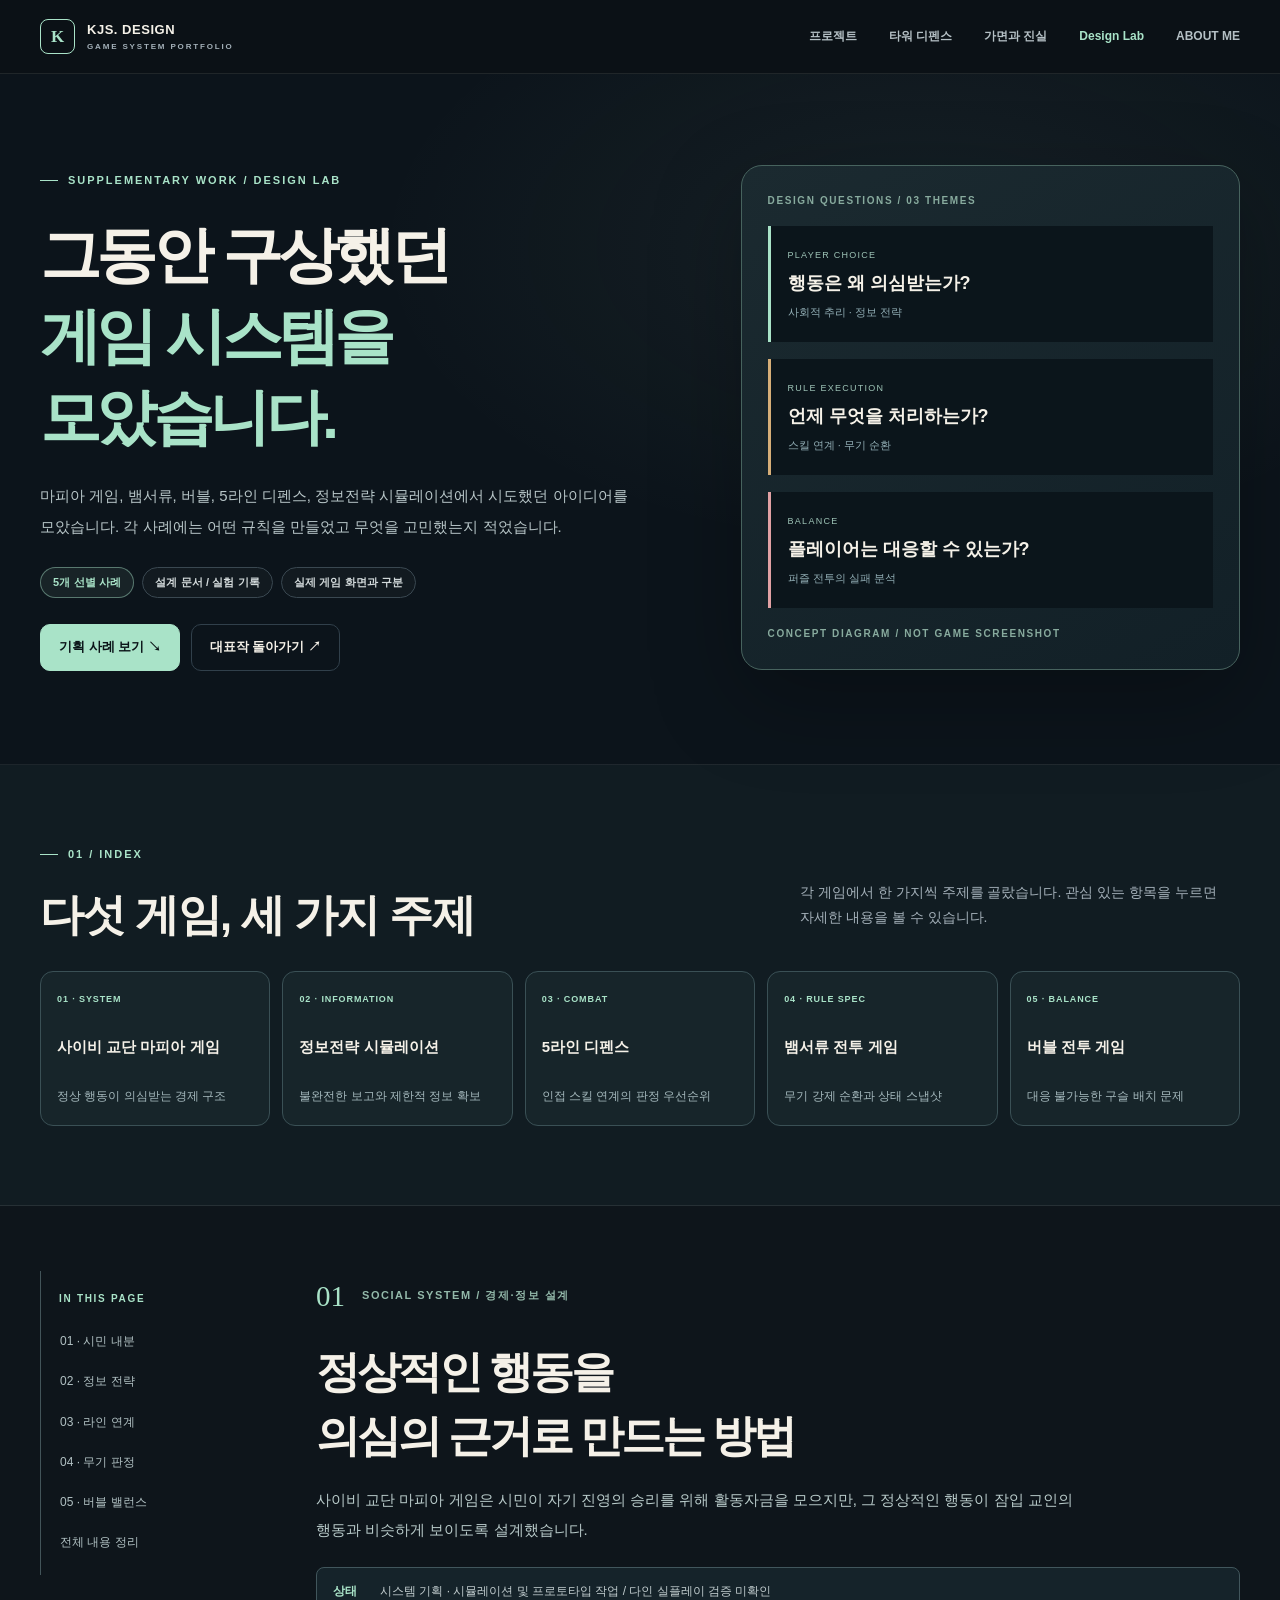
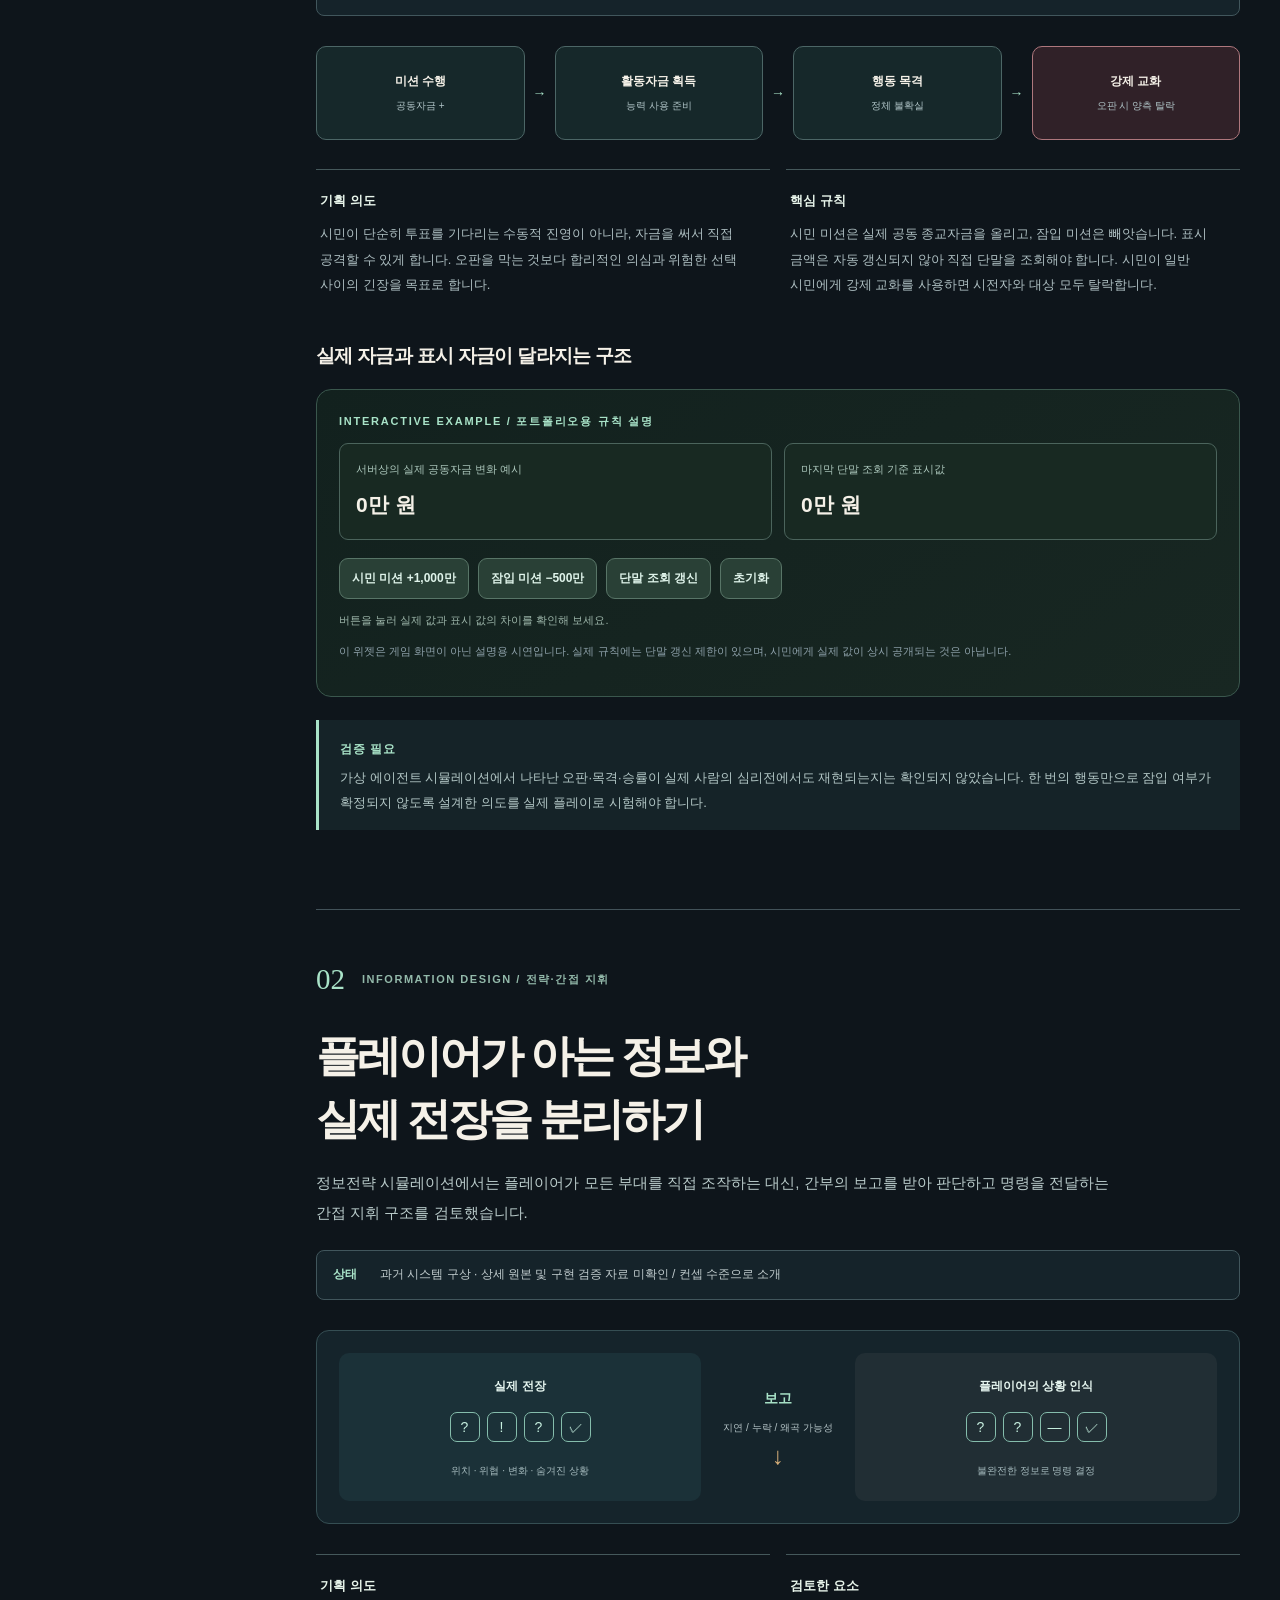
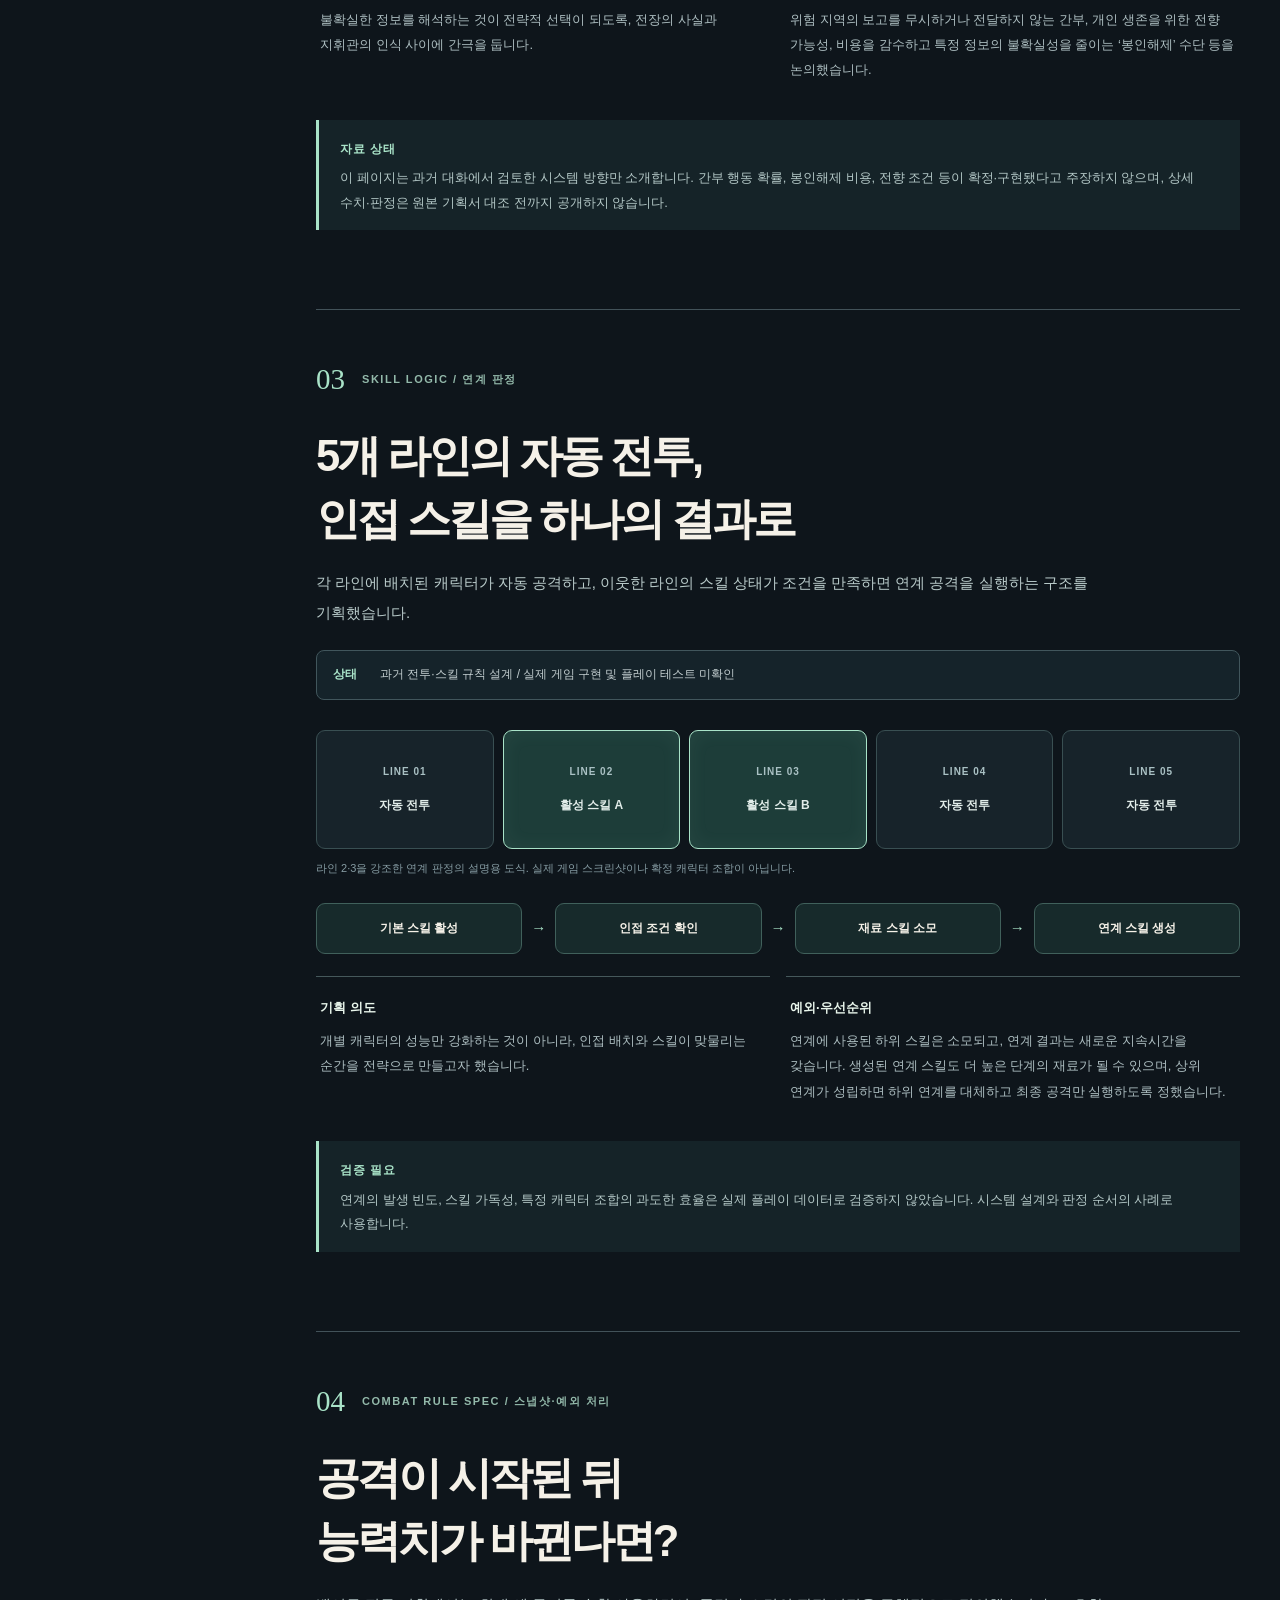
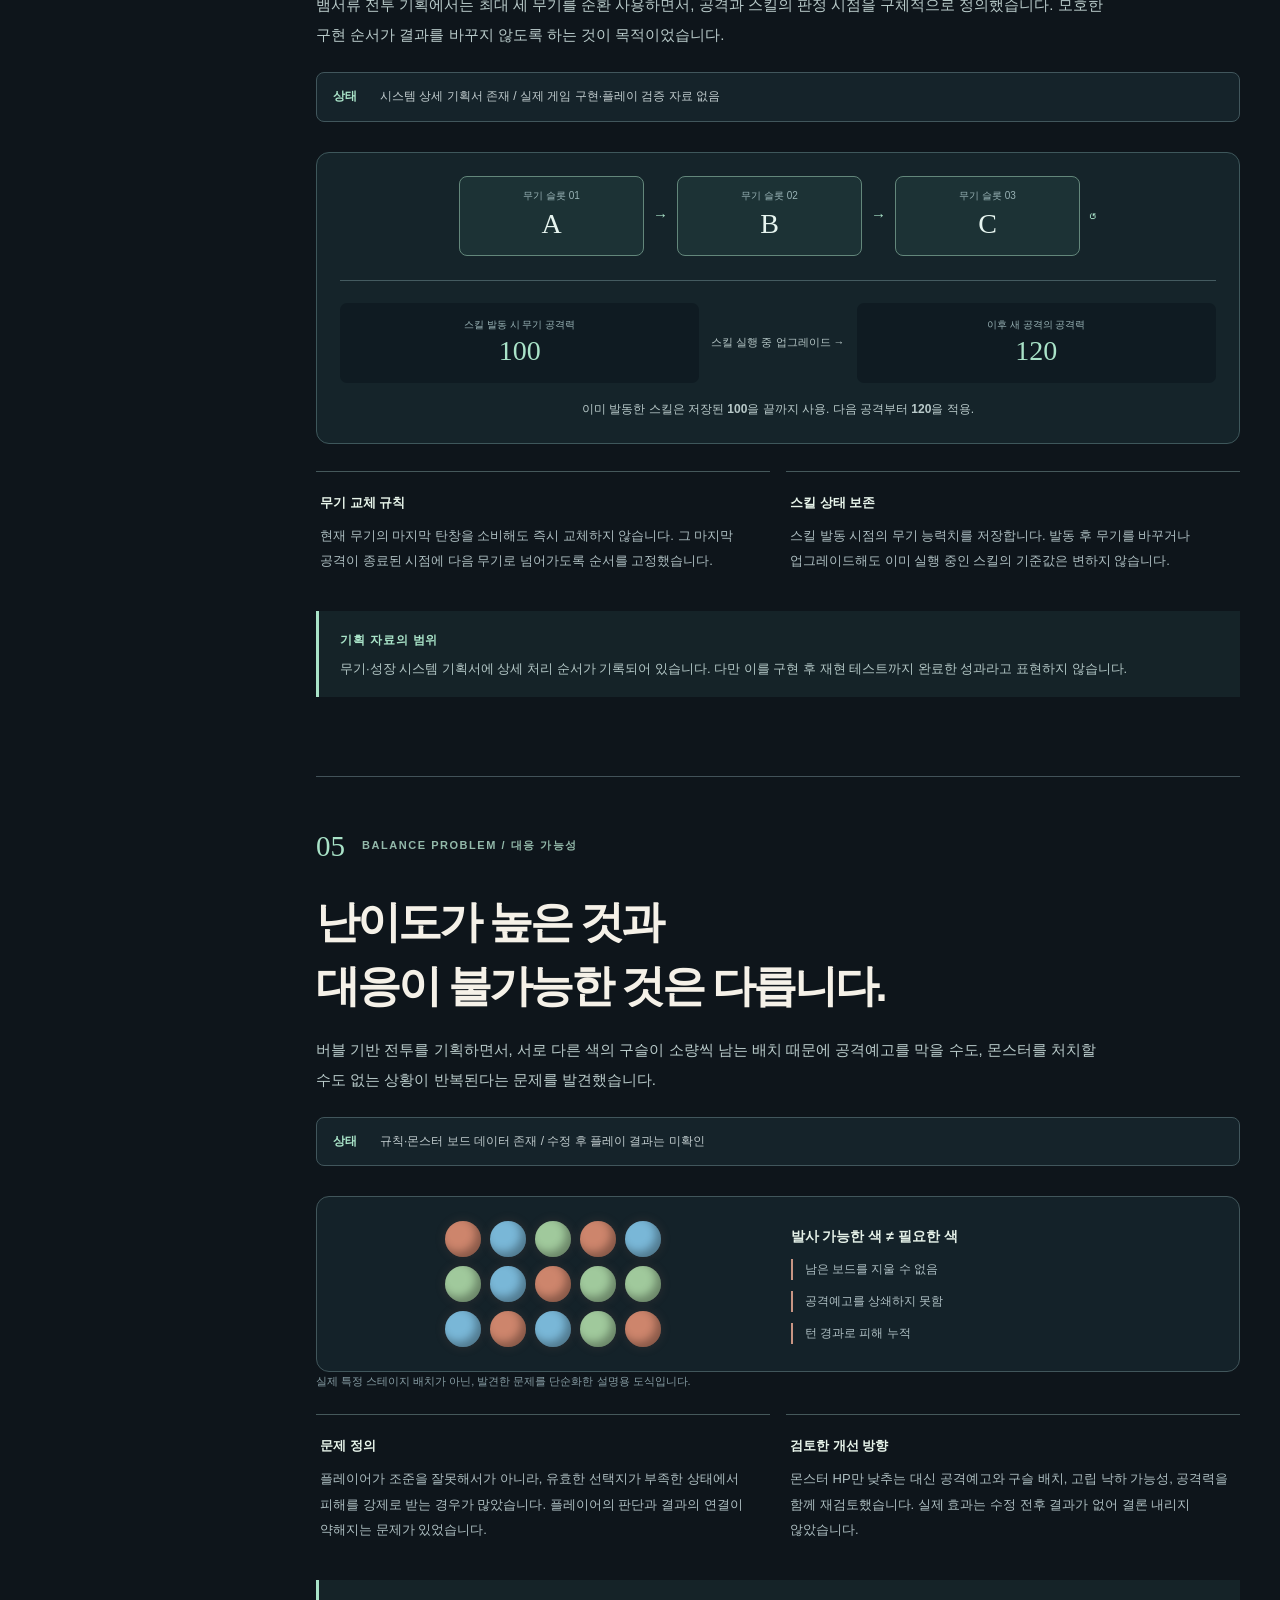
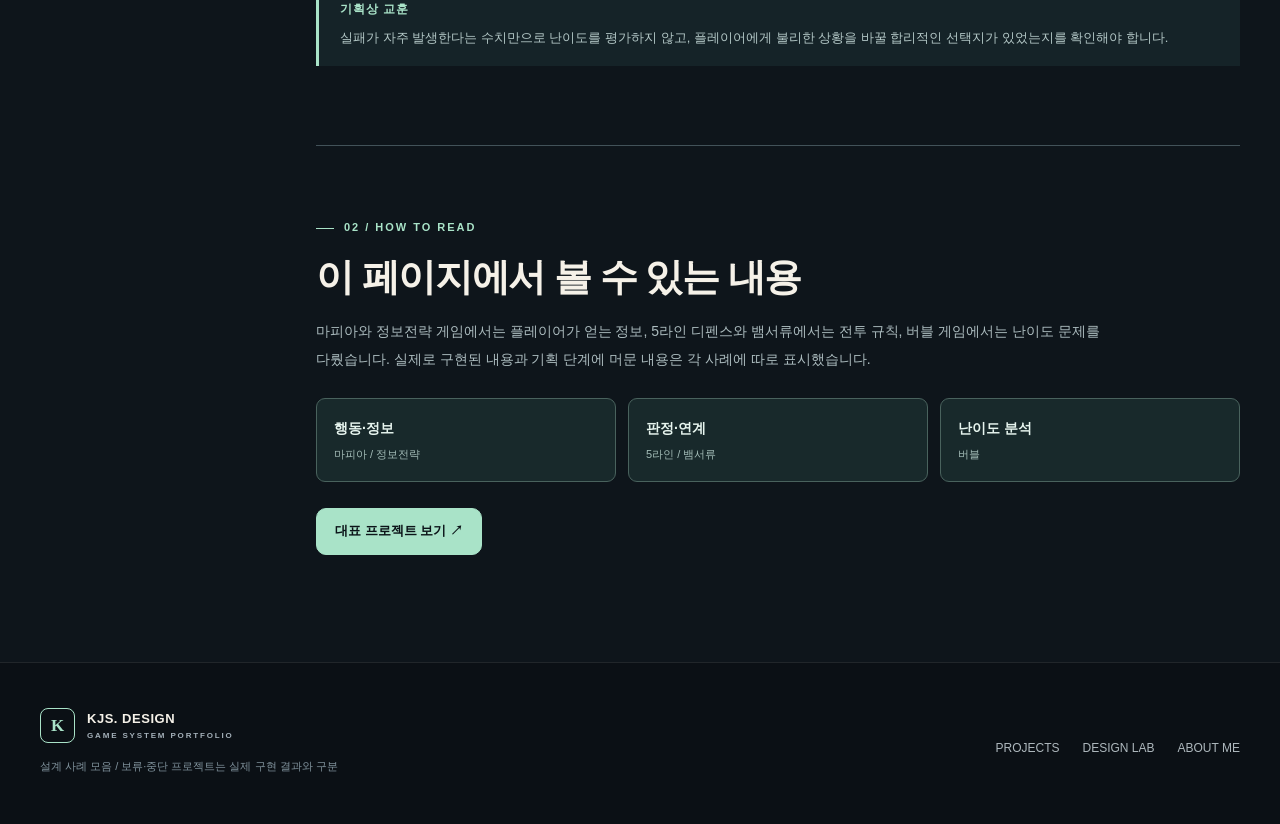
==== commit 7b05ea16: "Add files via upload" ====
--- a/design-lab.html
+++ b/design-lab.html
@@ -11,8 +11,8 @@
 <nav aria-label="주 메뉴" class="nav" id="main-nav"><a href="index.html#work">프로젝트</a><a href="projects/tower.html">타워 디펜스</a><a href="projects/masks.html">가면과 진실</a><a aria-current="page" href="design-lab.html">Design Lab</a><a href="about.html">ABOUT ME</a></nav></div></header>
 <main id="main"><section class="lab-hero"><div class="wrap lab-hero-grid"><div>
 <div class="kicker">SUPPLEMENTARY WORK / DESIGN LAB</div>
-<h1>프로젝트가 멈춰도,<br/><em>설계의 질문은 남습니다.</em></h1>
-<p>진행을 중단하거나 보류한 게임 다섯 개에서, <strong>게임 규칙의 의도·예외 처리·문제 분석</strong>만 골라 정리했습니다. 완성된 게임이나 검증된 개선 성과로 포장하지 않는 보조 포트폴리오입니다.</p>
+<h1>그동안 구상했던<br/><em>게임 시스템을 모았습니다.</em></h1>
+<p>마피아 게임, 뱀서류, 버블, 5라인 디펜스, 정보전략 시뮬레이션에서 시도했던 아이디어를 모았습니다. 각 사례에는 어떤 규칙을 만들었고 무엇을 고민했는지 적었습니다.</p>
 <div class="tag-row"><span class="pill accent">5개 선별 사례</span><span class="pill">설계 문서 / 실험 기록</span><span class="pill">실제 게임 화면과 구분</span></div>
 <div class="hero-actions" style="margin-top:26px"><a class="btn btn-primary" href="#cases">기획 사례 보기 ↘</a><a class="btn btn-quiet" href="index.html#work">대표작 돌아가기 ↗</a></div>
 </div><div aria-label="다섯 사례의 세 가지 설계 질문을 나타내는 추상 도식" class="lab-hero-art" role="img">
@@ -22,7 +22,7 @@
 <div class="lab-art-line"><span>BALANCE</span><b>플레이어는 대응할 수 있는가?</b><small>퍼즐 전투의 실패 분석</small></div>
 <div class="lab-art-bottom">CONCEPT DIAGRAM / NOT GAME SCREENSHOT</div>
 </div></div></section>
-<section class="lab-topics" id="cases"><div class="wrap"><div class="kicker">01 / INDEX</div><div class="section-head lab-index-head"><h2 class="section-heading">다섯 게임, 세 가지 주제</h2><p class="section-sub">과거 기획에서 증빙할 가치가 있는 부분만 선별했습니다. 아래 항목을 선택하면 상세 내용으로 이동합니다.</p></div>
+<section class="lab-topics" id="cases"><div class="wrap"><div class="kicker">01 / INDEX</div><div class="section-head lab-index-head"><h2 class="section-heading">다섯 게임, 세 가지 주제</h2><p class="section-sub">각 게임에서 한 가지씩 주제를 골랐습니다. 관심 있는 항목을 누르면 자세한 내용을 볼 수 있습니다.</p></div>
 <div class="lab-index-grid">
 <a href="#cult"><span>01 · SYSTEM</span><b>사이비 교단 마피아 게임</b><small>정상 행동이 의심받는 경제 구조</small></a>
 <a href="#intel"><span>02 · INFORMATION</span><b>정보전략 시뮬레이션</b><small>불완전한 보고와 제한적 정보 확보</small></a>
@@ -30,7 +30,7 @@
 <a href="#vampire"><span>04 · RULE SPEC</span><b>뱀서류 전투 게임</b><small>무기 강제 순환과 상태 스냅샷</small></a>
 <a href="#bubble"><span>05 · BALANCE</span><b>버블 전투 게임</b><small>대응 불가능한 구슬 배치 문제</small></a>
 </div></div></section>
-<div class="lab-split-shell"><div class="wrap lab-split"><aside aria-label="Design Lab 페이지 목차" class="lab-toc"><span>IN THIS PAGE</span><a href="#cult">01 · 시민 내분</a><a href="#intel">02 · 정보 전략</a><a href="#five">03 · 라인 연계</a><a href="#vampire">04 · 무기 판정</a><a href="#bubble">05 · 버블 밸런스</a><a href="#summary">정리 · 증빙 한계</a></aside><div class="lab-content">
+<div class="lab-split-shell"><div class="wrap lab-split"><aside aria-label="Design Lab 페이지 목차" class="lab-toc"><span>IN THIS PAGE</span><a href="#cult">01 · 시민 내분</a><a href="#intel">02 · 정보 전략</a><a href="#five">03 · 라인 연계</a><a href="#vampire">04 · 무기 판정</a><a href="#bubble">05 · 버블 밸런스</a><a href="#summary">전체 내용 정리</a></aside><div class="lab-content">
 <section class="lab-case" id="cult"><div class="lab-case-top"><span class="lab-case-num">01</span><span class="lab-case-label">SOCIAL SYSTEM / 경제·정보 설계</span></div><h2>정상적인 행동을<br/>의심의 근거로 만드는 방법</h2>
 <p class="lab-lead">사이비 교단 마피아 게임은 시민이 자기 진영의 승리를 위해 활동자금을 모으지만, 그 정상적인 행동이 잠입 교인의 행동과 비슷하게 보이도록 설계했습니다.</p>
 <div class="lab-status"><b>상태</b><span>시스템 기획 · 시뮬레이션 및 프로토타입 작업 / 다인 실플레이 검증 미확인</span></div>
@@ -72,7 +72,7 @@
 <div class="lab-facts"><div><b>문제 정의</b><p>플레이어가 조준을 잘못해서가 아니라, 유효한 선택지가 부족한 상태에서 피해를 강제로 받는 경우가 많았습니다. 플레이어의 판단과 결과의 연결이 약해지는 문제가 있었습니다.</p></div><div><b>검토한 개선 방향</b><p>몬스터 HP만 낮추는 대신 공격예고와 구슬 배치, 고립 낙하 가능성, 공격력을 함께 재검토했습니다. 실제 효과는 수정 전후 결과가 없어 결론 내리지 않았습니다.</p></div></div>
 <div class="lab-conclusion"><b>기획상 교훈</b><p>실패가 자주 발생한다는 수치만으로 난이도를 평가하지 않고, 플레이어에게 불리한 상황을 바꿀 합리적인 선택지가 있었는지를 확인해야 합니다.</p></div>
 </section>
-<section class="lab-summary" id="summary"><div class="kicker">02 / HOW TO READ</div><h2>다섯 개를 완성작으로 주장하지 않습니다.</h2><p>이 페이지의 목적은 개별 게임의 출시·완주 성과가 아니라 <strong>문제 정의, 구현 가능한 명세, 기획 근거</strong>를 보여주는 것입니다. 실제 동작과 플레이 검증은 대표작 두 프로젝트의 자료로 별도 증빙합니다.</p><div class="lab-summary-grid"><div><strong>행동·정보</strong><span>마피아 / 정보전략</span></div><div><strong>판정·연계</strong><span>5라인 / 뱀서류</span></div><div><strong>난이도 분석</strong><span>버블</span></div></div><a class="btn btn-primary" href="index.html#work">대표 프로젝트 보기 ↗</a></section>
+<section class="lab-summary" id="summary"><div class="kicker">02 / HOW TO READ</div><h2>이 페이지에서 볼 수 있는 내용</h2><p>마피아와 정보전략 게임에서는 플레이어가 얻는 정보, 5라인 디펜스와 뱀서류에서는 전투 규칙, 버블 게임에서는 난이도 문제를 다뤘습니다. 실제로 구현된 내용과 기획 단계에 머문 내용은 각 사례에 따로 표시했습니다.</p><div class="lab-summary-grid"><div><strong>행동·정보</strong><span>마피아 / 정보전략</span></div><div><strong>판정·연계</strong><span>5라인 / 뱀서류</span></div><div><strong>난이도 분석</strong><span>버블</span></div></div><a class="btn btn-primary" href="index.html#work">대표 프로젝트 보기 ↗</a></section>
 </div></div></div></main>
 <footer class="site-footer"><div class="wrap footer-grid"><div><a class="brand" href="index.html"><span class="brand-mark">K</span><span class="brand-name">KJS. DESIGN<small>GAME SYSTEM PORTFOLIO</small></span></a><p class="footer-note" style="margin-top:14px">설계 사례 모음 / 보류·중단 프로젝트는 실제 구현 결과와 구분</p></div><div class="footer-links"><a href="index.html#work">PROJECTS</a><a href="design-lab.html">DESIGN LAB</a><a href="about.html">ABOUT ME</a></div></div></footer>
 </body></html>
